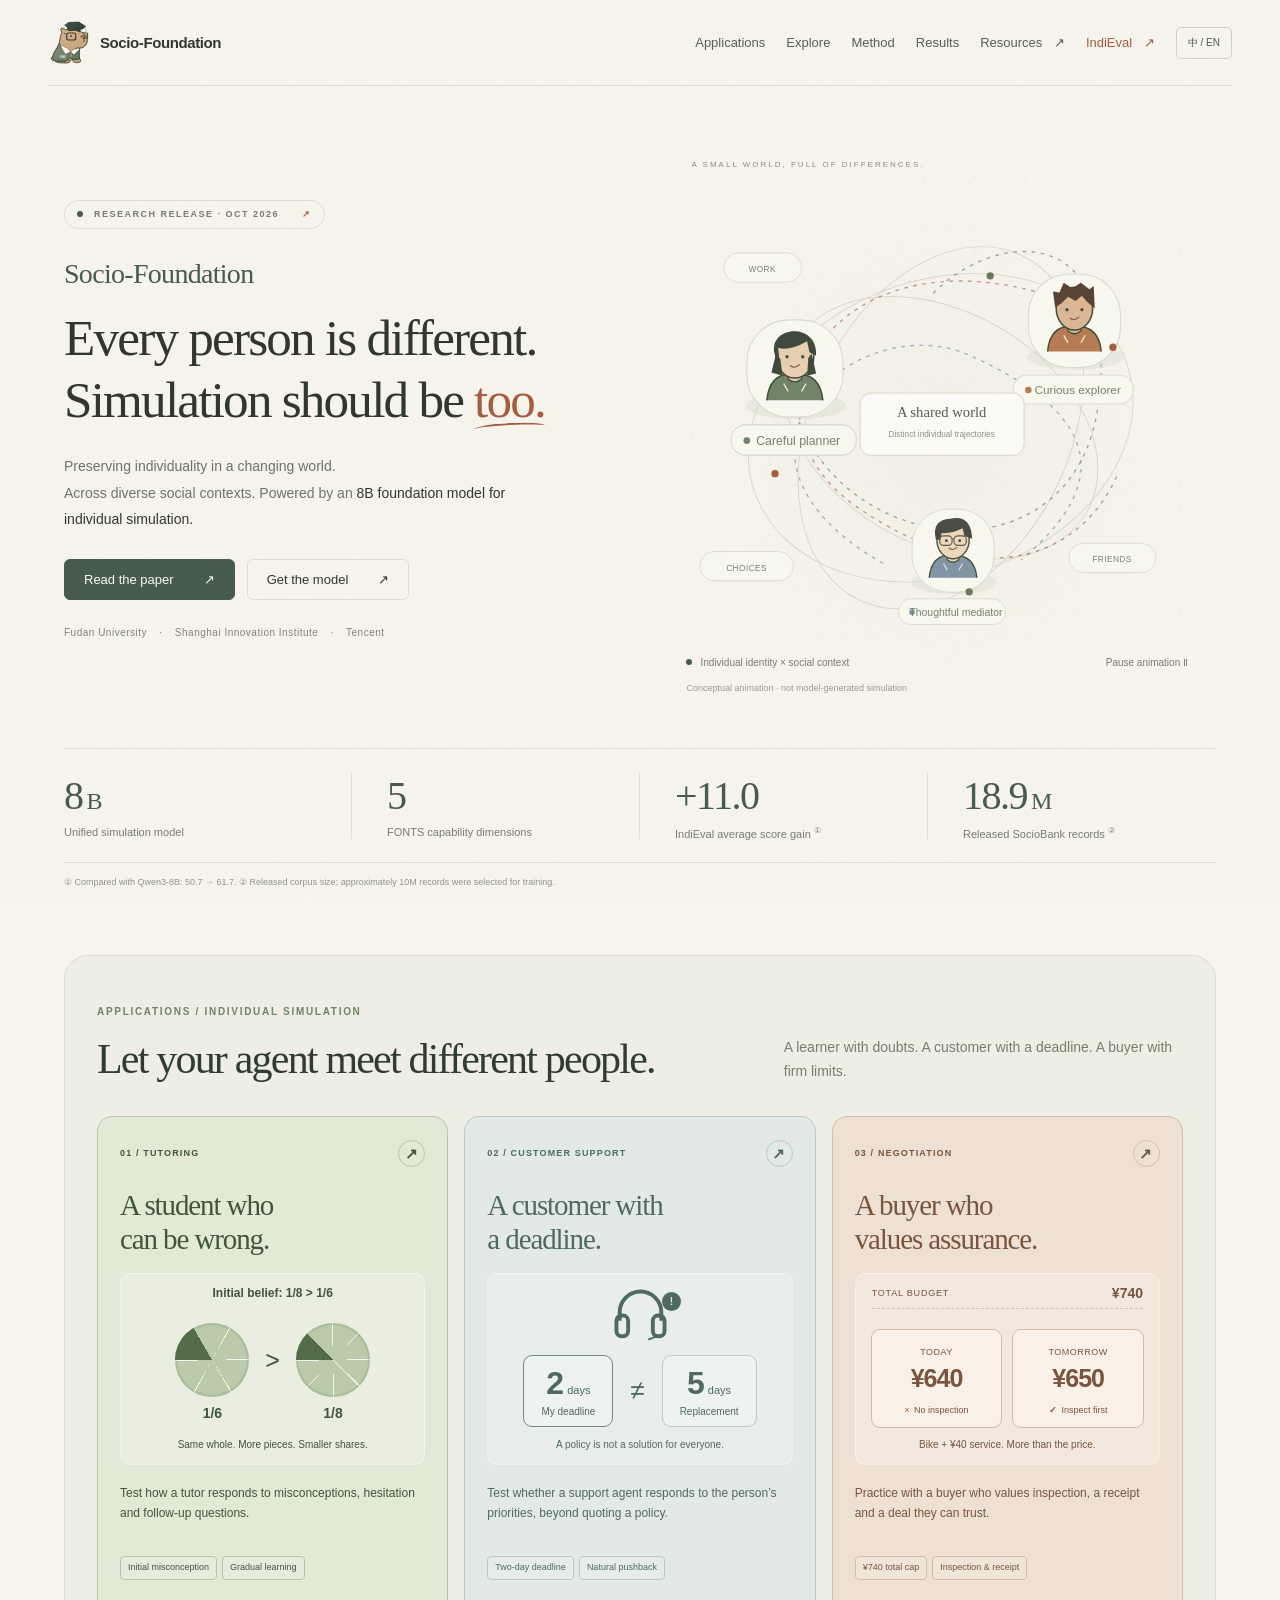
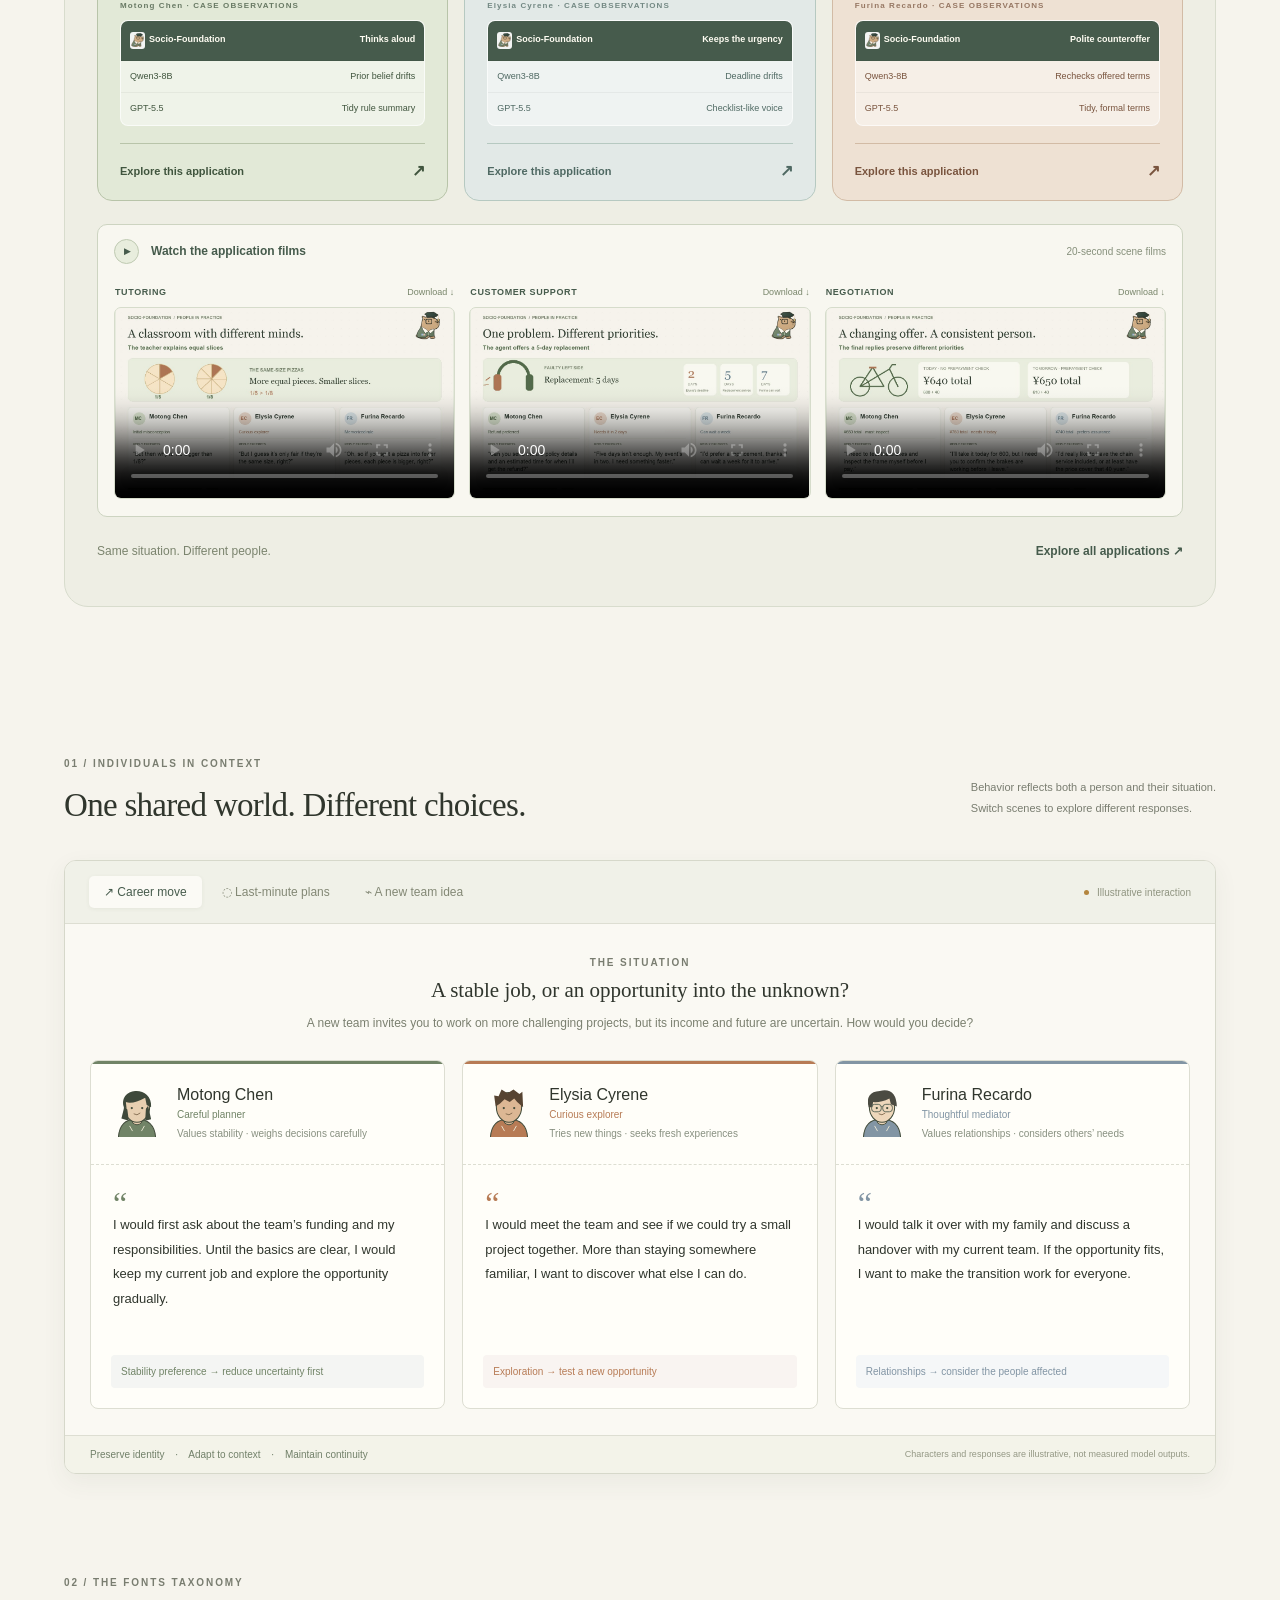
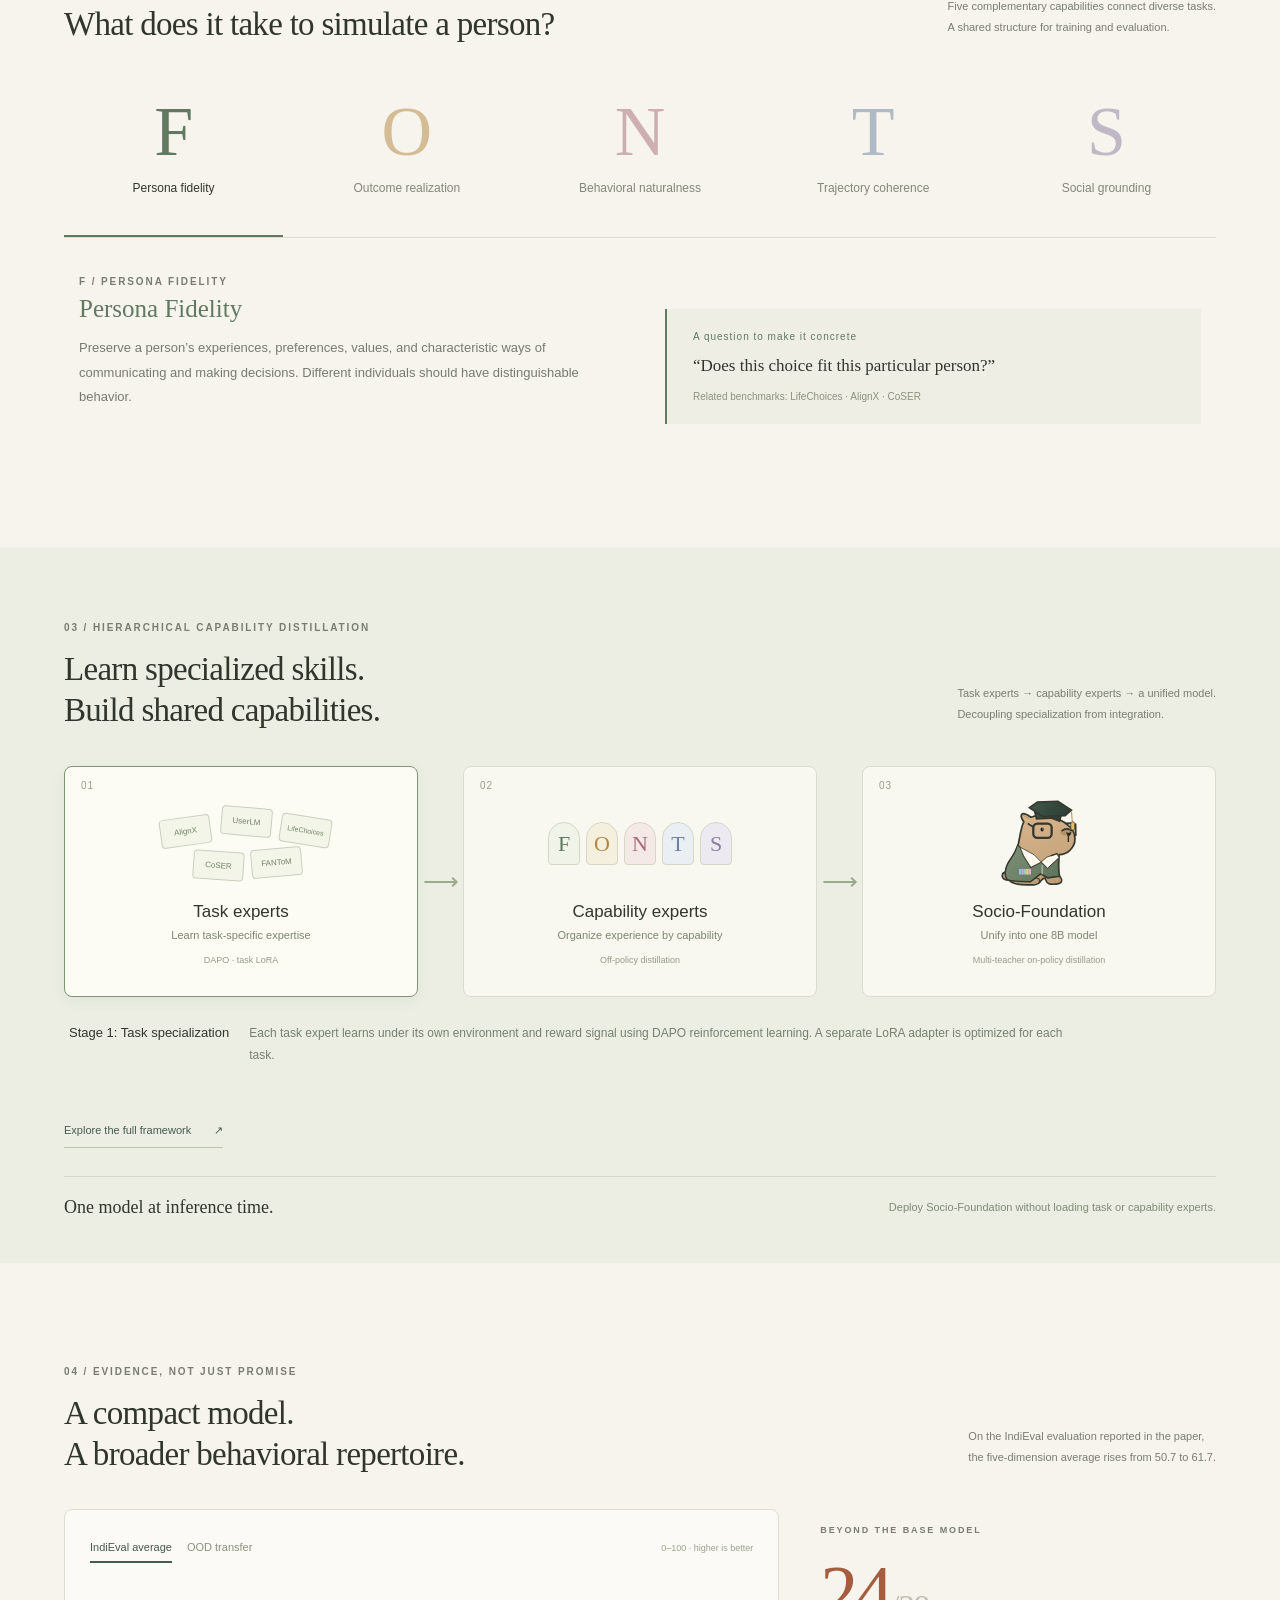
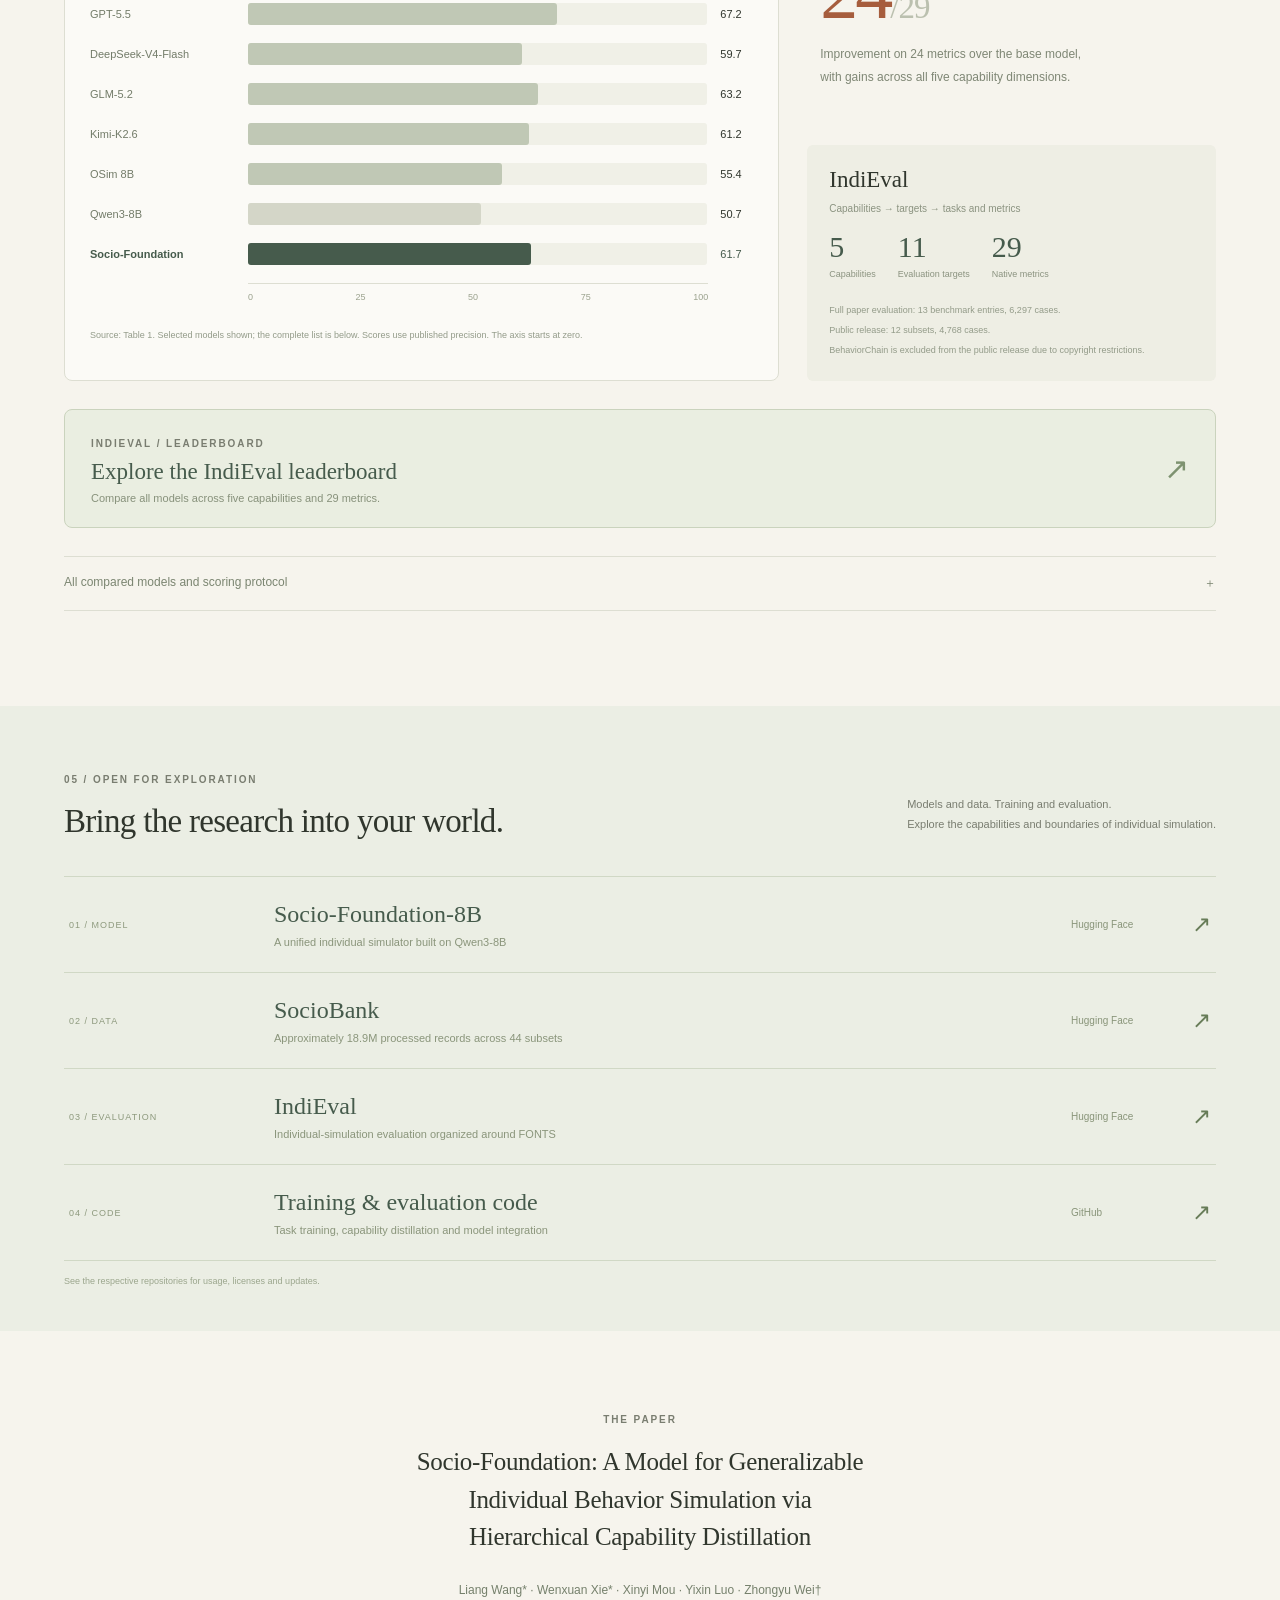
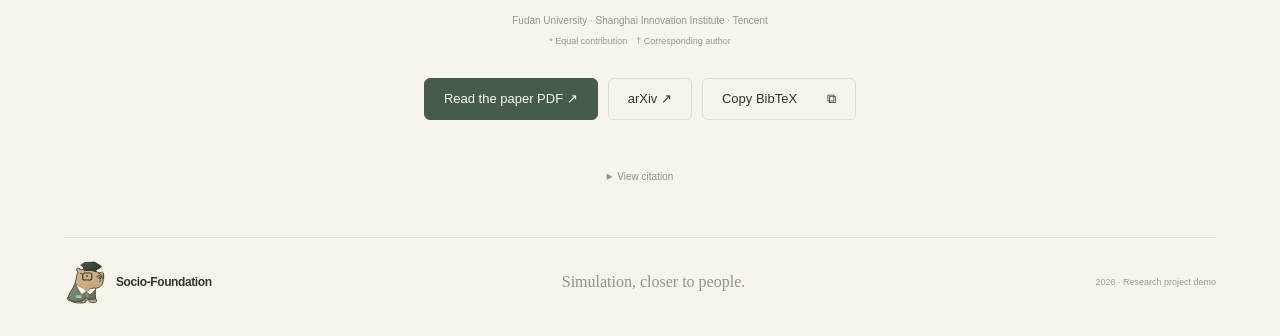
==== index.html @ 69e67b95 "Publish Socio-Foundation project website" ====
<!doctype html>
<html lang="en">
<head>
  <meta charset="UTF-8"><meta name="viewport" content="width=device-width,initial-scale=1">
  <title>Socio-Foundation — Preserving individuality</title>
  <meta name="description" content="A foundation model for individual behavior simulation. Explore FONTS, hierarchical distillation, IndiEval and open research resources.">
  <meta name="theme-color" content="#f6f4ed">
  <meta property="og:title" content="Socio-Foundation · Every person is different. Simulation should be too.">
  <meta property="og:description" content="8B individual simulator · Five capabilities · Hierarchical distillation · Open research resources">
  <meta property="og:type" content="website">
  <link rel="icon" href="assets/capybara.svg" type="image/svg+xml">
  <link rel="stylesheet" href="style.css"><link rel="stylesheet" href="showcase/showcase.css?v=20261013-showcase">
  <script src="translations.js" defer></script><script src="i18n.js" defer></script><script src="data.js" defer></script><script src="app.js" defer></script><script src="showcase/showcase.js?v=20261013-showcase" defer></script>
</head>
<body>
<a href="#main" class="skip">Skip to content</a>
<header class="nav"><a href="#" class="brand" aria-label="Socio-Foundation home"><img class="brand-mascot" src="assets/capybara.svg" alt="Socio-Foundation capybara"><span>Socio-Foundation</span></a><nav aria-label="Main navigation"><a href="#applications" class="nav-applications" data-zh="应用场景" data-en="Applications">Applications</a><a href="#experience">Explore</a><a href="#framework">Method</a><a href="#results">Results</a><a href="#resources">Resources <span>↗</span></a><a class="nav-leaderboard" href="leaderboard.html">IndiEval <span>↗</span></a><button class="language-switch" type="button" aria-label="切换至中文">中 / EN</button></nav></header>
<main id="main">
<section class="hero wrap">
  <div class="hero-copy"><a class="eyebrow release" href="assets/socio-foundation.pdf" target="_blank" rel="noopener"><i></i> RESEARCH RELEASE · OCT 2026 <span>↗</span></a><p class="hero-name">Socio-Foundation</p><h1>Every person is different.<br>Simulation should be <span class="underline">too.</span></h1><p class="hero-description">Preserving individuality in a changing world.<br>Across diverse social contexts. Powered by an <strong>8B foundation model for individual simulation.</strong></p><div class="hero-actions"><a class="button primary" href="assets/socio-foundation.pdf" target="_blank" rel="noopener">Read the paper <span>↗</span></a><a class="button secondary" href="https://huggingface.co/SII-LancelotXie/Socio-Foundation-8B" target="_blank" rel="noopener">Get the model <span>↗</span></a></div><p class="affiliations">Fudan University <span>·</span> Shanghai Innovation Institute <span>·</span> Tencent</p></div>
  <div class="hero-art" aria-label="A conceptual animation of individuals retaining their identities across contexts"><span class="art-label">A SMALL WORLD, FULL OF DIFFERENCES.</span><svg class="world" viewBox="0 0 600 540" role="img" aria-label="Individual trajectories meet in a shared social world"><defs><pattern id="grid" width="28" height="28" patternUnits="userSpaceOnUse"><circle cx="1" cy="1" r=".7" fill="#a7a59b" opacity=".3"/></pattern></defs><rect width="600" height="540" fill="url(#grid)"/><g class="world-rings" fill="none" stroke="#d9d5c9"><ellipse cx="300" cy="275" rx="215" ry="162" transform="rotate(-19 300 275)"/><ellipse cx="300" cy="275" rx="184" ry="127" transform="rotate(30 300 275)"/><ellipse cx="300" cy="275" rx="142" ry="208" transform="rotate(25 300 275)"/></g><path class="trail trail-green" d="M131 200 C 140 414 445 462 472 249 S 349 64 288 132"/><path class="trail trail-orange" d="M450 142 C 192 38 58 257 208 361 S 458 407 493 326"/><path class="trail trail-blue" d="M237 423 C 25 302 210 141 332 196 S 503 323 388 419"/><g class="scene-label"><rect x="63" y="84" width="85" height="32" rx="16"/><text x="105" y="105">WORK</text><rect x="440" y="401" width="95" height="32" rx="16"/><text x="487" y="422">FRIENDS</text><rect x="37" y="410" width="102" height="32" rx="16"/><text x="88" y="431">CHOICES</text></g><g id="hero-people"></g><g class="center-note"><rect x="212" y="237" width="179" height="68" rx="12" fill="#fbfaf6" stroke="#d8d4c8"/><text x="301" y="263" class="center-title">A shared world</text><text x="301" y="285">Distinct individual trajectories</text></g><g fill="#a65d3d"><circle cx="119" cy="325" r="4"/><circle cx="488" cy="187" r="4"/></g><g fill="#68795c"><circle cx="354" cy="109" r="4"/><circle cx="331" cy="454" r="4"/></g></svg><div class="art-footer"><span><i></i> Individual identity × social context</span><button id="motion-toggle" type="button" aria-pressed="false">Pause animation Ⅱ</button></div><small class="art-disclaimer">Conceptual animation · not model-generated simulation</small></div>
</section>
<div class="stats wrap"><div><strong>8<span>B</span></strong><p>Unified simulation model</p></div><div><strong>5</strong><p>FONTS capability dimensions</p></div><div><strong>+11.0</strong><p>IndiEval average score gain <sup>①</sup></p></div><div><strong>18.9<span>M</span></strong><p>Released SocioBank records <sup>②</sup></p></div></div>
<div class="stat-notes wrap">① Compared with Qwen3-8B: 50.7 → 61.7.  ② Released corpus size; approximately 10M records were selected for training.</div>
<section id="applications" class="section wrap sf-applications" data-dynamic>
<div class="sf-section-head"><div><p class="sf-kicker" data-zh="应用场景 / 个体模拟" data-en="APPLICATIONS / INDIVIDUAL SIMULATION">APPLICATIONS / INDIVIDUAL SIMULATION</p><h2 data-zh="让 AI 面对不同的人。" data-en="Let your agent meet different people.">Let your agent meet different people.</h2></div><p data-zh="会困惑的学生。有期限的顾客。有底线的买家。" data-en="A learner with doubts. A customer with a deadline. A buyer with firm limits.">A learner with doubts. A customer with a deadline. A buyer with firm limits.</p></div>
<div class="sf-showcase-grid" data-showcase="home" data-root="applications/"></div>
<section class="sf-video-library" data-media-root="applications/media/" aria-label="Application films"></section>
<div class="sf-section-foot"><span data-zh="同一个情境，三种人物考量。" data-en="Same situation. Different people.">Same situation. Different people.</span><a href="applications/index.html?v=20261013-showcase" data-zh="探索全部应用 ↗" data-en="Explore all applications ↗">Explore all applications ↗</a></div></section>
<section id="experience" class="section wrap">
  <div class="section-heading"><div><p class="eyebrow">01 / INDIVIDUALS IN CONTEXT</p><h2>One shared world. <br class="mobile-only">Different choices.</h2></div><p class="section-intro">Behavior reflects both a person and their situation.<br>Switch scenes to explore different responses.</p></div>
  <div class="experience"><div class="experience-toolbar"><div class="scene-tabs" role="tablist" aria-label="Switch scenario"><button type="button" role="tab" id="scene-work" aria-selected="true" aria-controls="scene-content" data-scene="work">↗ Career move</button><button type="button" role="tab" id="scene-friends" aria-selected="false" aria-controls="scene-content" data-scene="friends" tabindex="-1">◌ Last-minute plans</button><button type="button" role="tab" id="scene-team" aria-selected="false" aria-controls="scene-content" data-scene="team" tabindex="-1">⌁ A new team idea</button></div><span class="demo-label"><i></i> Illustrative interaction</span></div><div id="scene-content" role="tabpanel" aria-labelledby="scene-work"><div class="scenario"><span class="eyebrow">THE SITUATION</span><h3 id="scenario-title"></h3><p id="scenario-text"></p></div><div class="persona-grid" id="persona-grid" aria-live="polite"></div></div><div class="experience-footer"><span>Preserve identity <span class="tiny-dot">·</span> Adapt to context <span class="tiny-dot">·</span> Maintain continuity</span><small>Characters and responses are illustrative, not measured model outputs.</small></div></div>
</section>
<section id="capabilities" class="section wrap capability-section"><div class="section-heading"><div><p class="eyebrow">02 / THE FONTS TAXONOMY</p><h2>What does it take to simulate a person?</h2></div><p class="section-intro">Five complementary capabilities connect diverse tasks.<br>A shared structure for training and evaluation.</p></div><div class="fonts-tabs" role="tablist" aria-label="Five FONTS capabilities"><button role="tab" type="button" id="font-F" aria-selected="true" aria-controls="font-detail" data-font="F"><span>F</span><b>Persona fidelity</b></button><button role="tab" type="button" id="font-O" aria-selected="false" aria-controls="font-detail" data-font="O" tabindex="-1"><span>O</span><b>Outcome realization</b></button><button role="tab" type="button" id="font-N" aria-selected="false" aria-controls="font-detail" data-font="N" tabindex="-1"><span>N</span><b>Behavioral naturalness</b></button><button role="tab" type="button" id="font-T" aria-selected="false" aria-controls="font-detail" data-font="T" tabindex="-1"><span>T</span><b>Trajectory coherence</b></button><button role="tab" type="button" id="font-S" aria-selected="false" aria-controls="font-detail" data-font="S" tabindex="-1"><span>S</span><b>Social grounding</b></button></div><div id="font-detail" class="font-detail" role="tabpanel" aria-labelledby="font-F" aria-live="polite"></div></section>
<section id="framework" class="section method-section"><div class="wrap"><div class="section-heading"><div><p class="eyebrow">03 / HIERARCHICAL CAPABILITY DISTILLATION</p><h2>Learn specialized skills.<br>Build shared capabilities.</h2></div><p class="section-intro">Task experts → capability experts → a unified model.<br>Decoupling specialization from integration.</p></div><div class="pipeline" role="tablist" aria-label="Three stages of hierarchical training"><button class="stage active" type="button" role="tab" id="stage-0" aria-controls="stage-detail" aria-selected="true" data-stage="0"><span class="stage-number">01</span><div class="expert-cluster"><i>AlignX</i><i>UserLM</i><i>LifeChoices</i><i>CoSER</i><i>FANToM</i></div><h3>Task experts</h3><p>Learn task-specific expertise</p><small>DAPO · task LoRA</small></button><span class="pipeline-arrow" aria-hidden="true">⟶</span><button class="stage" type="button" role="tab" id="stage-1" aria-controls="stage-detail" aria-selected="false" data-stage="1" tabindex="-1"><span class="stage-number">02</span><div class="expert-letters"><i>F</i><i>O</i><i>N</i><i>T</i><i>S</i></div><h3>Capability experts</h3><p>Organize experience by capability</p><small>Off-policy distillation</small></button><span class="pipeline-arrow" aria-hidden="true">⟶</span><button class="stage" type="button" role="tab" id="stage-2" aria-controls="stage-detail" aria-selected="false" data-stage="2" tabindex="-1"><span class="stage-number">03</span><div class="unified-mascot"><img src="assets/capybara.svg" alt="Socio-Foundation capybara"></div><h3>Socio-Foundation</h3><p>Unify into one 8B model</p><small>Multi-teacher on-policy distillation</small></button></div><div id="stage-detail" class="stage-detail" role="tabpanel" aria-labelledby="stage-0" aria-live="polite"></div><button class="text-button" type="button" id="open-method">Explore the full framework <span>↗</span></button><div class="method-note"><span>One model at inference time.</span><p>Deploy Socio-Foundation without loading task or capability experts.</p></div></div></section>
<section id="results" class="section wrap"><div class="section-heading"><div><p class="eyebrow">04 / EVIDENCE, NOT JUST PROMISE</p><h2>A compact model.<br>A broader behavioral repertoire.</h2></div><p class="section-intro">On the IndiEval evaluation reported in the paper,<br>the five-dimension average rises from 50.7 to 61.7.</p></div><div class="results-grid"><div class="chart-panel"><div class="chart-header"><div role="tablist" class="chart-tabs" aria-label="Evaluation charts"><button type="button" role="tab" id="chart-overall" aria-selected="true" aria-controls="chart-content" data-chart="overall">IndiEval average</button><button type="button" role="tab" id="chart-ood" aria-selected="false" aria-controls="chart-content" data-chart="ood" tabindex="-1">OOD transfer</button></div><span>0–100 · higher is better</span></div><div id="chart-content" role="tabpanel" aria-labelledby="chart-overall"></div><p id="chart-source" class="chart-source"></p></div><aside class="result-aside"><div class="result-highlight"><span class="eyebrow">BEYOND THE BASE MODEL</span><strong>24<span>/29</span></strong><p>Improvement on 24 metrics over the base model,<br>with gains across all five capability dimensions.</p></div><div class="eval-facts"><h3>IndiEval</h3><p>Capabilities → targets → tasks and metrics</p><div><span><b>5</b>Capabilities</span><span><b>11</b>Evaluation targets</span><span><b>29</b>Native metrics</span></div><small>Full paper evaluation: 13 benchmark entries, 6,297 cases.<br>Public release: 12 subsets, 4,768 cases.<br>BehaviorChain is excluded from the public release due to copyright restrictions.</small></div></aside></div><a class="leaderboard-callout" href="leaderboard.html"><div><span class="eyebrow">INDIEVAL / LEADERBOARD</span><h3>Explore the IndiEval leaderboard</h3><p>Compare all models across five capabilities and 29 metrics.</p></div><span aria-hidden="true">↗</span></a><details class="results-details"><summary>All compared models and scoring protocol <span>＋</span></summary><div id="all-results"></div><p>Results reported in Table 1. Avg. averages metrics within each dataset, then datasets within each capability, and finally the five capabilities equally. These scores measure individual-simulation performance.</p><button class="text-button" type="button" id="open-table">View the original 29-metric table ↗</button></details></section>
<section id="resources" class="section resource-section"><div class="wrap"><div class="section-heading"><div><p class="eyebrow">05 / OPEN FOR EXPLORATION</p><h2>Bring the research into your world.</h2></div><p class="section-intro">Models and data. Training and evaluation.<br>Explore the capabilities and boundaries of individual simulation.</p></div><div class="resource-list"><a href="https://huggingface.co/SII-LancelotXie/Socio-Foundation-8B" target="_blank" rel="noopener"><span class="resource-index">01 / MODEL</span><div><h3>Socio-Foundation-8B</h3><p>A unified individual simulator built on Qwen3-8B</p></div><span class="resource-meta">Hugging Face <b>↗</b></span></a><a href="https://huggingface.co/datasets/SII-LancelotXie/SocioBank" target="_blank" rel="noopener"><span class="resource-index">02 / DATA</span><div><h3>SocioBank</h3><p>Approximately 18.9M processed records across 44 subsets</p></div><span class="resource-meta">Hugging Face <b>↗</b></span></a><a href="https://huggingface.co/datasets/SII-LancelotXie/IndiEval" target="_blank" rel="noopener"><span class="resource-index">03 / EVALUATION</span><div><h3>IndiEval</h3><p>Individual-simulation evaluation organized around FONTS</p></div><span class="resource-meta">Hugging Face <b>↗</b></span></a><a href="https://github.com/Lancelot-Xie/Socio-Foundation" target="_blank" rel="noopener"><span class="resource-index">04 / CODE</span><div><h3>Training & evaluation code</h3><p>Task training, capability distillation and model integration</p></div><span class="resource-meta">GitHub <b>↗</b></span></a></div><p class="resource-footnote">See the respective repositories for usage, licenses and updates.</p></div></section>
<section class="paper-section wrap"><p class="eyebrow">THE PAPER</p><h2>Socio-Foundation: A Model for Generalizable<br>Individual Behavior Simulation via<br>Hierarchical Capability Distillation</h2><p class="authors">Liang Wang* · Wenxuan Xie* · Xinyi Mou · Yixin Luo · Zhongyu Wei†</p><p class="paper-affiliations">Fudan University · Shanghai Innovation Institute · Tencent<br><small>* Equal contribution　† Corresponding author</small></p><div class="paper-actions"><a class="button primary" href="assets/socio-foundation.pdf" target="_blank" rel="noopener">Read the paper PDF ↗</a><a class="button secondary" href="https://arxiv.org/abs/2610.08967" target="_blank" rel="noopener">arXiv ↗</a><button class="button secondary" id="copy-citation" type="button">Copy BibTeX <span>⧉</span></button></div><p id="copy-status" class="copy-status" role="status"></p><details class="citation-details"><summary>View citation</summary><pre id="citation-text"></pre></details></section>
</main>
<footer class="wrap footer"><a class="brand" href="#"><img class="brand-mascot" src="assets/capybara.svg" alt="Socio-Foundation capybara"><span>Socio-Foundation</span></a><p>Simulation, closer to people.</p><span>2026 · Research project demo</span></footer>
<dialog id="figure-dialog"><div class="dialog-top"><h2 id="figure-title" data-dynamic>Paper figure</h2><button id="close-figure" type="button" aria-label="Close figure">✕</button></div><img id="figure-image" src="assets/method-figure.png" alt="Socio-Foundation hierarchical training framework"><a href="assets/socio-foundation.pdf" target="_blank" rel="noopener">View in the full paper ↗</a></dialog>
</body></html>
---- style.css ----
:root{--paper:#f6f4ed;--ink:#30362d;--muted:#797d70;--line:#ddded2;--green:#465b4c;--orange:#a65d3d;--serif:Georgia,'Songti SC','STSong',serif;--sans:-apple-system,BlinkMacSystemFont,'PingFang SC','Microsoft YaHei',sans-serif;--f:#617961;--o:#b4863f;--n:#a66c78;--t:#6d81a1;--s:#8c7f9f}
*{box-sizing:border-box}html{scroll-behavior:smooth;scroll-padding-top:95px}body{margin:0;color:var(--ink);background:var(--paper);font-family:var(--sans);font-size:15px;-webkit-font-smoothing:antialiased}body::before{content:'';position:fixed;inset:0;pointer-events:none;z-index:30;opacity:.025;background-image:url("data:image/svg+xml,%3Csvg viewBox='0 0 180 180' xmlns='http://www.w3.org/2000/svg'%3E%3Cfilter id='noise'%3E%3CfeTurbulence type='fractalNoise' baseFrequency='.8' numOctaves='3' stitchTiles='stitch'/%3E%3C/filter%3E%3Crect width='100%25' height='100%25' opacity='.8' filter='url(%23noise)'/%3E%3C/svg%3E")}a{color:inherit;text-decoration:none}button{font:inherit;color:inherit;cursor:pointer}button,a{-webkit-tap-highlight-color:transparent}button:focus-visible,a:focus-visible,summary:focus-visible{outline:2px solid var(--orange);outline-offset:5px}button{border:0;background:transparent}p,h1,h2,h3{margin:0}svg{display:block}::selection{background:#d8e0ce}.wrap{max-width:1152px;margin:auto;width:calc(100% - 112px)}.nav{display:flex;justify-content:space-between;align-items:center;padding:21px 0;max-width:1280px;width:calc(100% - 96px);margin:auto;border-bottom:1px solid var(--line)}.brand{display:flex;align-items:center;gap:12px;font-size:15px;font-weight:600;letter-spacing:-.4px}.brand-mark{font:italic 31px var(--serif);letter-spacing:-7px;width:34px;display:inline-block}.brand-mark span{color:var(--orange)}.nav nav{display:flex;gap:32px;font-size:13px}.nav nav a{padding:9px 0;color:#58604f;transition:color .2s}.nav nav a:hover{color:var(--orange)}.nav nav span{margin-left:8px}.hero{display:grid;grid-template-columns:1.06fr 1fr;gap:20px;padding-top:63px;padding-bottom:55px;align-items:center;min-height:625px}.eyebrow{font-size:10px;letter-spacing:1.9px;font-weight:600;color:var(--muted);line-height:1.7}.release{display:inline-flex;gap:11px;align-items:center;border:1px solid var(--line);padding:6px 12px;border-radius:40px;letter-spacing:1.5px;font-size:9px}.release span{margin-left:12px;color:var(--orange)}i{font-style:normal}.release i,.art-footer i,.demo-label i{display:inline-block;width:6px;height:6px;border-radius:50%;background:var(--green)}.hero-name{font:27px var(--serif);margin-top:29px;letter-spacing:-.7px;color:var(--green)}h1{font-family:var(--serif);font-weight:500;font-size:clamp(40px,4.8vw,62px);letter-spacing:-2px;line-height:1.33;margin:17px 0 23px;white-space:nowrap}.underline{position:relative;color:var(--orange)}.underline::after{content:'';position:absolute;left:0;right:0;bottom:-4px;height:7px;border-top:2px solid var(--orange);border-radius:50%;transform:rotate(-3deg)}.hero-description{font-size:15px;line-height:1.9;color:#6e7467}.hero-description strong{font-weight:500;color:var(--ink)}.hero-actions{display:flex;gap:12px;margin:26px 0 24px}.button{padding:12px 19px;display:inline-flex;align-items:center;gap:30px;border-radius:6px;font-size:13px;border:1px solid var(--line);transition:transform .2s,background .2s}.button:hover{transform:translateY(-2px)}.primary{background:var(--green);color:#fbfaf4;border-color:var(--green)}.primary:hover{background:#334c3e}.secondary:hover{background:#ebeade}.affiliations{font-size:11px;letter-spacing:.5px;color:#808577}.affiliations span{margin:0 9px}.hero-art{position:relative;background:radial-gradient(ellipse at 50% 55%,#e8e7d754,transparent 70%);width:100%;padding-top:27px;align-self:center}.art-label{font-size:8px;letter-spacing:2px;position:absolute;left:25px;top:11px;color:#8a8d7f}.world{width:100%;height:auto;overflow:visible}.trail{fill:none;stroke-width:1.5;stroke-dasharray:4 6;opacity:.6}.trail-green{stroke:var(--f)}.trail-orange{stroke:var(--orange)}.trail-blue{stroke:var(--t)}.scene-label rect{fill:#f8f7f0;stroke:#dddccc}.scene-label text{text-anchor:middle;fill:#7b7f6e;font-size:9px;letter-spacing:.5px}.center-note text{text-anchor:middle;font-size:11px;fill:#909381}.center-note .center-title{font-family:var(--serif);font-size:18px;fill:#535f4d}.world-person{animation:float 8s ease-in-out infinite;transform-box:fill-box;transform-origin:center}.world-person:nth-child(2){animation-delay:-3s}.world-person:nth-child(3){animation-delay:-6s}.world-rings{animation:orbit 80s linear infinite;transform-origin:300px 275px}.trail{animation:dash 45s linear infinite}.paused .world-person,.paused .world-rings,.paused .trail{animation-play-state:paused}.art-footer{display:flex;justify-content:space-between;margin:0 20px;font-size:10px;color:var(--muted);align-items:center;position:relative;margin-top:-22px}.art-footer span{display:flex;align-items:center;gap:8px}.art-footer button{font-size:10px;padding:8px}.art-disclaimer{display:block;font-size:9px;color:#999c8d;margin:7px 20px 0}.stats{display:grid;grid-template-columns:repeat(4,1fr);border-top:1px solid var(--line);border-bottom:1px solid var(--line);padding:23px 0}.stats>div{padding:0 35px;border-right:1px solid var(--line)}.stats>div:first-child{padding-left:0}.stats>div:last-child{border-right:0}.stats strong{font:40px var(--serif);color:var(--green);letter-spacing:-1.5px}.stats strong span{font-size:24px;margin-left:4px}.stats p{font-size:11px;color:var(--muted);margin-top:7px}.stats sup{font-size:8px}.stat-notes{font-size:9px;color:#919586;line-height:1.7;margin-top:12px}.section{padding-top:100px;padding-bottom:0}.section-heading{display:flex;justify-content:space-between;align-items:flex-end;margin-bottom:34px;gap:30px}.section-heading h2{font-family:var(--serif);font-size:34px;font-weight:500;letter-spacing:-.7px;line-height:1.45;margin-top:13px}.section-intro{font-size:12px;color:var(--muted);line-height:1.9;margin-bottom:7px}.experience{border:1px solid #d6d8ca;border-radius:12px;overflow:hidden;background:#faf9f3;box-shadow:0 8px 25px #3e4b3910}.experience-toolbar{display:flex;justify-content:space-between;align-items:center;padding:15px 24px;border-bottom:1px solid var(--line);background:#f0f1e8}.scene-tabs{display:flex;gap:5px}.scene-tabs button{font-size:12px;padding:9px 15px;border-radius:5px;color:#838875}.scene-tabs button[aria-selected=true]{background:#fbfaf5;color:var(--green);box-shadow:0 1px 4px #40493610}.demo-label{display:flex;align-items:center;gap:8px;font-size:10px;color:#909581}.demo-label i{background:#b4863f;width:5px;height:5px}.scenario{padding:28px 30px 25px;text-align:center}.scenario h3{font-size:21px;font-family:var(--serif);font-weight:500;margin:7px 0 10px}.scenario p{font-size:12px;line-height:1.8;color:#7b8070;max-width:710px;margin:auto}.persona-grid{display:grid;grid-template-columns:repeat(3,1fr);gap:17px;padding:0 25px 26px}.persona-card{border:1px solid var(--line);border-radius:8px;background:#fffef9;overflow:hidden;position:relative}.persona-info{display:flex;align-items:center;gap:14px;padding:20px}.portrait{width:52px;height:60px;flex-shrink:0}.persona-name{font-size:16px;font-weight:500}.persona-traits{font-size:10px;color:#889080;margin-top:6px;line-height:1.7}.persona-accent{height:3px;width:100%;background:var(--persona)}.persona-response{padding:22px 22px 25px;border-top:1px dashed var(--line);position:relative;min-height:142px}.persona-response p{font-size:13px;line-height:1.9;padding-top:6px}.quote{font:32px var(--serif);color:var(--persona);line-height:1;height:20px;display:block}.persona-insight{margin:0 20px 20px;padding:8px 10px;border-radius:4px;font-size:10px;line-height:1.7;background:color-mix(in srgb,var(--persona) 8%,white);color:var(--persona)}.experience-footer{display:flex;justify-content:space-between;align-items:center;padding:13px 25px;border-top:1px solid var(--line);gap:15px;background:#f3f3e9}.experience-footer>span{font-size:10px;color:#72816a}.tiny-dot{margin:0 8px}.experience-footer small{font-size:9px;color:#949885}.fonts-tabs{display:grid;grid-template-columns:repeat(5,1fr);border-bottom:1px solid var(--line);gap:14px}.fonts-tabs button{padding:18px 10px 22px;border-bottom:2px solid transparent;transition:background .2s;display:flex;flex-direction:column;align-items:center;gap:12px}.fonts-tabs button:hover{background:#efeee5}.fonts-tabs button:nth-child(1){--cap:var(--f)}.fonts-tabs button:nth-child(2){--cap:var(--o)}.fonts-tabs button:nth-child(3){--cap:var(--n)}.fonts-tabs button:nth-child(4){--cap:var(--t)}.fonts-tabs button:nth-child(5){--cap:var(--s)}.fonts-tabs button span{font:70px var(--serif);color:var(--cap);opacity:.5;line-height:1}.fonts-tabs button b{font-size:12px;font-weight:400;color:#828777}.fonts-tabs button[aria-selected=true]{border-color:var(--cap)}.fonts-tabs button[aria-selected=true] span{opacity:1}.fonts-tabs button[aria-selected=true] b{color:var(--ink)}.font-detail{display:grid;grid-template-columns:1fr 1fr;gap:50px;padding:33px 15px 10px;min-height:195px}.font-detail h3{font:26px var(--serif);margin:5px 0 13px;color:var(--cap)}.font-detail p{font-size:13px;line-height:1.9;color:#757c6e}.cap-question{padding:22px 26px;border-left:2px solid var(--cap);background:#eeeee4;align-self:center}.cap-question>span{display:block;font-size:10px;letter-spacing:1px;color:var(--cap);margin-bottom:9px}.cap-question p{color:var(--ink);font-family:var(--serif);font-size:17px;line-height:1.8}.cap-question small{display:block;font-size:10px;color:#8c927e;margin-top:10px}.method-section{margin-top:75px;background:#eceee4;padding:72px 0 45px}.pipeline{display:grid;grid-template-columns:1fr 45px 1fr 45px 1fr;align-items:center}.stage{border:1px solid #d9ddce;background:#f8f8f0;padding:22px 16px 25px;border-radius:8px;position:relative;min-height:231px;transition:all .2s;width:100%}.stage:hover{border-color:#9ba88d;transform:translateY(-3px)}.stage.active{border-color:#7f9474;box-shadow:0 4px 14px #41583f10;background:#fcfcf4}.stage-number{position:absolute;top:13px;left:16px;font-size:10px;color:#98a08a;letter-spacing:1px}.stage h3{font-size:17px;font-weight:500;margin:21px 0 7px}.stage p{font-size:11px;color:#7d8570}.stage small{display:block;font-size:9px;color:#939b87;margin-top:14px}.pipeline-arrow{text-align:center;color:#9aab89;font-size:25px}.expert-cluster{height:74px;position:relative;width:177px;margin:12px auto 0}.expert-cluster i{display:inline-flex;align-items:center;justify-content:center;width:43px;height:29px;border:1px solid #c8d0bd;background:#f3f5e9;color:#718464;font-size:10px;border-radius:4px;position:absolute}.expert-cluster i:nth-child(1){left:7px;top:10px;transform:rotate(-8deg)}.expert-cluster i:nth-child(2){left:68px;top:0;transform:rotate(5deg)}.expert-cluster i:nth-child(3){left:127px;top:9px;transform:rotate(9deg)}.expert-cluster i:nth-child(4){left:40px;top:44px;transform:rotate(4deg)}.expert-cluster i:nth-child(5){left:98px;top:41px;transform:rotate(-5deg)}.expert-letters{height:74px;display:flex;gap:6px;align-items:center;justify-content:center;margin-top:12px}.expert-letters i{width:32px;height:43px;border:1px solid #d5d7c7;border-radius:20px 20px 5px 5px;display:flex;align-items:center;justify-content:center;font:22px var(--serif);background:#f0f3e7;color:var(--f)}.expert-letters i:nth-child(2){background:#f5efde;color:var(--o)}.expert-letters i:nth-child(3){background:#f5e9e8;color:var(--n)}.expert-letters i:nth-child(4){background:#e9eff2;color:var(--t)}.expert-letters i:nth-child(5){background:#ece9f1;color:var(--s)}.unified-symbol{height:74px;margin-top:12px;font:italic 64px var(--serif);color:var(--green);letter-spacing:-9px;position:relative}.unified-symbol span{color:var(--orange);font-size:20px;position:absolute;top:0;letter-spacing:0;margin-left:18px}.stage-detail{display:flex;gap:20px;align-items:baseline;min-height:105px;padding:25px 5px 15px}.stage-detail h3{font-size:13px;font-weight:500;min-width:110px}.stage-detail p{font-size:12px;color:#76816d;line-height:1.9;max-width:820px}.text-button{padding:10px 0;color:var(--green);font-size:11px;border-bottom:1px solid #bcc5b0}.text-button span{margin-left:20px}.method-note{border-top:1px solid #d3d9c8;margin-top:28px;padding-top:20px;display:flex;justify-content:space-between;font-size:11px;gap:20px}.method-note span{font-family:var(--serif);font-size:18px}.method-note p{color:#808a76;padding-top:4px}.results-grid{display:grid;grid-template-columns:1.75fr 1fr;gap:28px}.chart-panel{padding:23px 25px 20px;background:#fbfaf6;border:1px solid var(--line);border-radius:8px}.chart-header{display:flex;justify-content:space-between;align-items:center;gap:10px;margin-bottom:28px}.chart-tabs{display:flex;gap:15px}.chart-tabs button{font-size:11px;padding:8px 0;border-bottom:2px solid transparent;color:#8b917e}.chart-tabs button[aria-selected=true]{border-color:var(--green);color:var(--green)}.chart-header>span{font-size:9px;color:#9ba28e}.bar-chart{position:relative;padding-top:12px}.chart-row{display:grid;grid-template-columns:145px 1fr 33px;align-items:center;gap:13px;margin-bottom:18px}.chart-row .model-name{font-size:11px;color:#727b68;line-height:1.5}.bar-track{height:22px;background:#f0f0e7;border-radius:3px}.bar-fill{height:100%;width:var(--score);background:#c0c8b5;border-radius:3px;transition:width .45s}.chart-row.ours .bar-fill{background:var(--green)}.chart-row.ours .model-name{color:var(--green);font-weight:600}.chart-row.ours strong{color:var(--green)}.chart-row.base .bar-fill{background:#d4d6c8}.chart-row strong{font-size:11px;font-weight:500}.axis{display:flex;justify-content:space-between;margin:0 45px 0 158px;padding-top:8px;border-top:1px solid var(--line);font-size:9px;color:#9ba28e}.chart-source{font-size:9px;color:#939b89;line-height:1.8;margin-top:25px;min-height:33px}.result-aside{display:flex;flex-direction:column;justify-content:space-between;gap:26px}.result-highlight{padding:10px 10px 0 13px}.result-highlight strong{font:76px var(--serif);letter-spacing:-3px;display:block;color:var(--orange);margin:16px 0 13px;line-height:1}.result-highlight strong span{font-size:33px;color:#bbc0af;letter-spacing:-1px}.result-highlight p{font-size:12px;line-height:1.9;color:#7f8775}.eval-facts{padding:22px;background:#eeeee4;border-radius:6px}.eval-facts h3{font:23px var(--serif)}.eval-facts>p{font-size:10px;color:#8b9380;margin-top:10px}.eval-facts>div{display:flex;gap:22px;margin:16px 0 20px}.eval-facts>div span{font-size:9px;color:#8b9380}.eval-facts b{font:30px var(--serif);display:block;color:var(--green);margin-bottom:5px}.eval-facts small{font-size:9px;line-height:1.9;color:#939b89}.results-details{border-top:1px solid var(--line);border-bottom:1px solid var(--line);margin-top:28px;font-size:12px}.results-details summary{padding:18px 0;cursor:pointer;display:flex;justify-content:space-between;list-style:none;color:#7b8571}.results-details summary::-webkit-details-marker{display:none}.results-details>p{font-size:11px;line-height:1.9;color:#89927c;margin:20px 0 10px}.results-details>.text-button{margin-bottom:23px}.all-table{width:100%;border-collapse:collapse;font-size:11px}.all-table th{text-align:left;color:#7e8973;font-weight:400;background:#eeeee4}.all-table th,.all-table td{padding:12px 10px;border-bottom:1px solid #e0e2d7}.all-table td:last-child{text-align:right}.all-table tr.ours{color:var(--green);font-weight:600;background:#e9eee2}.ood-legend{display:flex;gap:15px;margin-bottom:17px;font-size:9px;color:#818a76}.ood-legend i{display:inline-block;width:7px;height:7px;margin-right:4px;border-radius:2px}.ood-group{margin-bottom:23px}.ood-group h3{font-size:11px;font-weight:500;color:#7a846e;margin-bottom:10px}.ood-group .chart-row{grid-template-columns:85px 1fr 36px;margin-bottom:7px;gap:10px}.ood-group .bar-track{height:13px}.ood-group .model-name,.ood-group .chart-row strong{font-size:9px}.resource-section{padding:65px 0 45px;background:#ebeee4;margin-top:95px}.resource-list{border-top:1px solid #d0d8c5}.resource-list>a{display:grid;grid-template-columns:180px 1fr 140px;align-items:center;gap:25px;padding:24px 5px;border-bottom:1px solid #d0d8c5;transition:padding .2s,background .2s}.resource-list>a:hover{background:#e1e7d9;padding-left:18px;padding-right:18px}.resource-index{font-size:9px;letter-spacing:1px;color:#8d997d}.resource-list h3{font:24px var(--serif);color:var(--green)}.resource-list p{font-size:11px;color:#8a957b;margin-top:8px}.resource-meta{font-size:10px;color:#89957a;display:flex;justify-content:space-between;align-items:center}.resource-meta b{font-weight:400;font-size:23px;color:#677c58}.resource-footnote{font-size:9px;color:#9ba68d;margin-top:15px}.paper-section{text-align:center;padding:80px 0 55px}.paper-section h2{font:25px/1.5 var(--serif);margin:15px 0 23px;letter-spacing:-.3px}.authors{font-size:12px;color:#75806c;line-height:1.9}.paper-affiliations{font-size:10px;color:#929b88;line-height:2;margin-top:9px}.paper-affiliations small{font-size:9px}.paper-actions{display:flex;justify-content:center;gap:10px;margin-top:27px;flex-wrap:wrap}.copy-status{font-size:10px;color:var(--green);min-height:24px;margin-top:12px}.citation-details{max-width:700px;margin:15px auto 0;color:#8d9782;font-size:10px}.citation-details summary{cursor:pointer}.citation-details pre{text-align:left;padding:20px;background:#edeee4;border-radius:6px;overflow:auto;color:#5f6b56;font-size:10px;line-height:1.8}.footer{border-top:1px solid var(--line);display:flex;align-items:center;justify-content:space-between;padding:23px 0 32px}.footer .brand{font-size:12px}.footer p{font:16px var(--serif);color:#8e9881}.footer>span{font-size:9px;color:#99a28c}.mobile-only{display:none}.skip{position:fixed;top:-100px;left:15px;padding:10px;background:var(--green);color:white;z-index:50}.skip:focus{top:10px}dialog{border:1px solid #d5dacc;border-radius:10px;max-width:1100px;width:calc(100% - 32px);max-height:90vh;background:var(--paper);padding:25px;color:var(--ink)}dialog::backdrop{background:#273224a0;backdrop-filter:blur(5px)}.dialog-top{display:flex;justify-content:space-between;align-items:center;margin-bottom:25px}.dialog-top h2{font-size:17px}.dialog-top button{padding:10px;font-size:19px}dialog img{width:100%;height:auto;border-radius:5px}dialog>a{display:inline-block;font-size:12px;color:var(--green);margin-top:16px}body.modal-open{overflow:hidden}.fade-in{animation:appear .4s ease-out}@keyframes appear{from{opacity:.4;transform:translateY(7px)}to{opacity:1;transform:translateY(0)}}@keyframes float{0%,100%{transform:translateY(0) rotate(-2deg)}50%{transform:translateY(-9px) rotate(2deg)}}@keyframes orbit{to{transform:rotate(360deg)}}@keyframes dash{to{stroke-dashoffset:-600}}
@media(min-width:1500px){.hero{min-height:680px}.hero-name{font-size:30px}h1{font-size:66px}}
@media(max-width:1000px){.wrap{width:calc(100% - 64px)}.nav{width:calc(100% - 64px)}.nav nav{gap:22px}.hero{gap:0;padding-top:45px;min-height:560px}.hero-name{font-size:24px}h1{font-size:46px}.hero-description{font-size:13px}.hero-art{margin-top:18px}.art-label{font-size:7px}.stats>div{padding:0 20px}.section-heading h2{font-size:29px}.section-intro{font-size:11px}.persona-grid{gap:11px;padding:0 18px 20px}.persona-info{padding:15px;gap:10px}.persona-response{padding:18px;min-height:168px}.persona-response p{font-size:12px}.persona-insight{margin:0 15px 15px}.results-grid{grid-template-columns:1.65fr 1fr;gap:20px}.chart-panel{padding:20px 17px}.chart-row{grid-template-columns:127px 1fr 30px;gap:9px}.chart-row .model-name{font-size:10px}.axis{margin-left:136px;margin-right:39px}.chart-header>span{display:none}.expert-cluster{transform:scale(.9)}.resource-list>a{grid-template-columns:155px 1fr 110px;gap:15px}.font-detail{gap:30px}.pipeline{grid-template-columns:1fr 28px 1fr 28px 1fr}.stage{padding:22px 8px}.stage h3{font-size:15px}}
@media(max-width:700px){html{scroll-padding-top:25px}.wrap{width:calc(100% - 40px)}.nav{width:calc(100% - 40px);padding:15px 0}.brand{font-size:12px;gap:8px}.brand-mark{font-size:27px;width:30px}.nav nav{gap:16px;font-size:11px}.nav nav a:nth-child(1),.nav nav a:nth-child(2){display:none}.nav nav span{margin-left:3px}.hero{display:flex;flex-direction:column;align-items:stretch;padding-top:34px;padding-bottom:25px;min-height:0;gap:8px}.release{font-size:8px;padding:5px 10px;gap:7px}.hero-name{font-size:24px;margin-top:25px}h1{font-size:46px;letter-spacing:-1.8px;line-height:1.4;margin:13px 0 20px}.hero-description{font-size:13px}.hero-actions{margin:21px 0 20px;gap:10px}.button{font-size:12px;padding:11px 17px;gap:22px}.affiliations{font-size:10px}.hero-art{max-width:450px;margin:12px auto 0;padding-top:24px}.art-label{font-size:7px;left:12px}.world{margin-top:-9px}.art-footer{margin:-16px 12px 0;font-size:9px}.art-disclaimer{margin-left:12px}.stats{grid-template-columns:1fr 1fr;padding:0}.stats>div{padding:20px 18px!important;border-bottom:1px solid var(--line)}.stats>div:nth-child(2){border-right:0}.stats>div:nth-child(n+3){border-bottom:0}.stats strong{font-size:34px}.stats p{font-size:10px}.stat-notes{font-size:8px;margin-top:10px}.section{padding-top:65px}.section-heading{display:block;margin-bottom:25px}.eyebrow{font-size:8px;letter-spacing:1.5px}.section-heading h2{font-size:28px;margin-top:10px;letter-spacing:-.5px}.section-intro{font-size:11px;margin-top:14px;line-height:1.9}.experience-toolbar{padding:12px;display:block}.scene-tabs{gap:3px}.scene-tabs button{padding:8px 10px;font-size:10px;flex:1;white-space:nowrap}.demo-label{font-size:8px;margin:12px 3px 0}.scenario{padding:23px 17px}.scenario h3{font-size:19px;line-height:1.6}.scenario p{font-size:11px}.persona-grid{grid-template-columns:1fr;padding:0 14px 17px;gap:14px}.persona-info{padding:15px 17px}.portrait{width:46px;height:52px}.persona-name{font-size:14px}.persona-traits{font-size:10px}.persona-response{min-height:0;padding:16px 18px}.persona-response p{font-size:12px}.persona-insight{margin:0 17px 15px;font-size:9px}.experience-footer{display:block;padding:12px 15px}.experience-footer>span{font-size:8px;display:block}.experience-footer small{font-size:8px;display:block;margin-top:8px;line-height:1.7}.tiny-dot{margin:0 5px}.fonts-tabs{gap:0}.fonts-tabs button{padding:12px 2px 17px;gap:9px}.fonts-tabs button span{font-size:48px}.fonts-tabs button b{font-size:9px}.font-detail{grid-template-columns:1fr;gap:20px;padding:23px 4px 0;min-height:290px}.font-detail h3{font-size:24px}.font-detail p{font-size:12px}.cap-question{padding:17px 19px}.cap-question p{font-size:16px}.cap-question small{font-size:9px}.method-section{margin-top:55px;padding:47px 0 30px}.pipeline{grid-template-columns:1fr;gap:10px}.stage{padding:18px 15px 18px;min-height:180px}.stage h3{margin:10px 0 5px;font-size:16px}.stage small{font-size:9px;margin-top:8px}.stage-number{left:18px;top:17px}.expert-cluster,.expert-letters,.unified-symbol{margin-top:4px;height:67px}.pipeline-arrow{font-size:20px;transform:rotate(90deg);height:18px;line-height:18px}.stage-detail{display:block;padding:21px 0 10px;min-height:158px}.stage-detail h3{margin-bottom:10px;font-size:12px}.stage-detail p{font-size:11px}.method-note{display:block;margin-top:20px;padding-top:18px}.method-note span{font-size:17px}.method-note p{font-size:10px;margin-top:10px;line-height:1.8}.results-grid{grid-template-columns:1fr;gap:25px}.chart-panel{padding:18px 14px}.chart-header{margin-bottom:18px}.chart-tabs button{font-size:10px}.chart-row{grid-template-columns:116px 1fr 29px;gap:8px;margin-bottom:17px}.chart-row .model-name{font-size:9px}.chart-row strong{font-size:10px}.bar-track{height:19px}.axis{margin-left:124px;margin-right:37px}.chart-source{font-size:8px;margin-top:20px}.result-aside{gap:20px}.result-highlight{padding:0}.result-highlight strong{font-size:61px;margin:13px 0}.result-highlight p{font-size:11px}.eval-facts{padding:20px}.eval-facts small{font-size:9px}.results-details summary{font-size:10px}.all-table{font-size:9px}.all-table th,.all-table td{padding:10px 7px}.results-details>p{font-size:10px}.resource-section{margin-top:60px;padding:45px 0 30px}.resource-list>a{grid-template-columns:1fr 30px;gap:9px;padding:20px 2px}.resource-index{grid-column:1;font-size:8px}.resource-list>a>div{grid-column:1}.resource-list h3{font-size:22px}.resource-list p{font-size:10px;line-height:1.8}.resource-meta{grid-column:2;grid-row:1/3;font-size:0;justify-content:flex-end}.resource-meta b{font-size:22px}.resource-footnote{font-size:8px;line-height:1.8}.paper-section{padding:55px 0 35px}.paper-section h2{font-size:21px;line-height:1.5}.paper-section h2 br{display:none}.authors{font-size:10px}.paper-affiliations{font-size:9px}.paper-actions{gap:7px;margin-top:22px}.paper-actions .button{padding:10px 12px;font-size:10px;gap:9px}.footer{flex-wrap:wrap;gap:15px;padding:20px 0 27px}.footer .brand{font-size:10px}.footer p{font-size:13px}.footer>span{font-size:8px;width:100%}.mobile-only{display:block}dialog{padding:15px}.dialog-top h2{font-size:14px}.dialog-top{margin-bottom:15px}.ood-group .chart-row{grid-template-columns:82px 1fr 32px}}
@media(prefers-reduced-motion:reduce){html{scroll-behavior:auto}*,*::before,*::after{animation:none!important;transition:none!important}}

.ood-charts .axis{margin-left:95px;margin-right:46px}.persona-name{margin:0}.result-aside .eyebrow{font-size:9px}
@media(max-width:700px){.ood-charts .axis{margin-left:92px;margin-right:42px}}
/* Bilingual identity and IndiEval */
.brand-mascot{width:43px;height:43px;object-fit:contain}.brand{gap:9px}.language-switch{font-size:10px;padding:8px 11px;border:1px solid #cbd2c2;border-radius:5px;white-space:nowrap;color:var(--green)}.nav nav{align-items:center;gap:24px}.nav-leaderboard{color:var(--orange)!important}.unified-mascot{height:74px;margin-top:12px}.unified-mascot img{height:88px;width:88px;margin:auto;transform:translateY(-8px)}.expert-cluster i{font-size:8px;width:51px}.expert-cluster i:nth-child(3){font-size:7px}.persona-role{font-size:10px;margin:5px 0 0}.persona-response{min-height:191px}.persona-traits{line-height:1.6}.fonts-tabs button b{text-align:center;line-height:1.55;min-height:34px}.hero-description{max-width:450px}.affiliations{line-height:1.8;font-size:10px}.center-note .center-title{font-size:16px}.center-note text{font-size:9px}.leaderboard-callout{margin-top:28px;display:flex;justify-content:space-between;align-items:center;border:1px solid #cad3bd;background:#eaeee1;border-radius:8px;padding:23px 26px;transition:background .2s}.leaderboard-callout:hover{background:#e0e7d6}.leaderboard-callout h3{font:23px var(--serif);color:var(--green);margin:7px 0}.leaderboard-callout p{font-size:11px;color:#87917b}.leaderboard-callout>span{font-size:30px;color:#7e9270}.sr-only{position:absolute;width:1px;height:1px;padding:0;overflow:hidden;clip:rect(0,0,0,0);white-space:nowrap;border:0}
html[lang=en] h1{font-size:clamp(36px,4vw,54px);white-space:normal;letter-spacing:-1.8px;line-height:1.2}html[lang=en] .hero-description{font-size:14px}html[lang=en] .section-heading h2{font-size:33px;line-height:1.25;max-width:655px}html[lang=en] .section-heading{gap:32px}html[lang=en] .section-intro{max-width:335px;font-size:11px}html[lang=en] .font-detail h3{font-size:25px}html[lang=en] .font-detail{min-height:234px}html[lang=en] .stage-detail{min-height:117px}html[lang=en] .hero-copy{padding-right:10px}html[lang=en] .hero-name{font-size:28px}html[lang=en] .hero{min-height:620px}html[lang=en] .result-highlight p{font-size:12px}
.leaderboard-main{padding-top:43px}.leaderboard-hero{display:flex;justify-content:space-between;gap:40px;align-items:center;padding-bottom:42px}.back-link{font-size:9px;letter-spacing:.5px;color:#8b947e}.lb-release{margin-top:35px;color:#9ba48d;font-size:8px;letter-spacing:1.3px}.leaderboard-hero h1,html[lang=en] .leaderboard-hero h1{font:94px/1 var(--serif);margin:14px 0 20px;letter-spacing:-4px}.leaderboard-hero h1 span{color:var(--orange)}.leaderboard-hero h2{font:26px/1.4 var(--serif);font-weight:400;max-width:700px}.leaderboard-hero p:not(.eyebrow){font-size:11px;color:#8a937d;margin-top:16px;line-height:1.8;max-width:630px}.lb-mascot{width:165px;flex-shrink:0;background:radial-gradient(ellipse,#e5e8d8 0%,#e5e8d800 70%);padding-top:10px;margin-right:24px;text-align:center}.lb-mascot img{width:150px;height:150px;display:block;margin:auto}.lb-mascot span{display:block;font-size:10px;letter-spacing:4px;margin-top:12px;color:#9ea789}.lb-stats{display:grid;grid-template-columns:repeat(4,1fr);border-top:1px solid var(--line);border-bottom:1px solid var(--line);padding:20px 0;margin-bottom:34px}.lb-stats>div{padding:0 25px;border-right:1px solid var(--line)}.lb-stats>div:first-child{padding-left:0}.lb-stats>div:last-child{border:0}.lb-stats strong{display:block;font:35px var(--serif);color:var(--green);letter-spacing:-1px}.lb-stats span{display:block;font-size:10px;color:#939c85;margin-top:7px}.leaderboard-board{background:#fbfaf5;border:1px solid #d7dccd;border-radius:10px;overflow:hidden;box-shadow:0 7px 25px #3e4b3909}.lb-toolbar{display:flex;gap:10px;padding:17px;align-items:center;background:#eff1e7;border-bottom:1px solid #d7dccd}.search-box{display:flex;align-items:center;gap:9px;flex:1;background:#fdfcf7;border:1px solid #d9dece;border-radius:5px;padding:0 11px;min-width:140px}.search-box>span{font-size:25px;line-height:1;color:#9da991}input[type=search]{border:0;outline:none;background:transparent;font:11px var(--sans);padding:10px 0;color:var(--green);width:100%}input[type=search]::placeholder{color:#99a38d}.select-control select,.metric-controls select{appearance:auto;border:1px solid #d2dbc7;background:#f9faf2;color:#68785b;border-radius:5px;font:10px var(--sans);padding:10px 9px;max-width:100%}.export-button{font-size:10px;white-space:nowrap;padding:9px 11px;color:var(--green)}.export-button span{margin-left:9px}.table-scroll{overflow-x:auto;scrollbar-color:#b8c6a8 #edf0e4}.leaderboard-table{border-collapse:collapse;width:100%;min-width:950px;font-size:12px}.leaderboard-table th,.leaderboard-table td{text-align:left;border-bottom:1px solid #e6e8dd;padding:19px 14px;white-space:nowrap}.leaderboard-table thead th{padding-top:17px;padding-bottom:17px;color:#8e9a7e;font-size:9px;font-weight:400;background:#f8f9f1}.leaderboard-table thead th:first-child{padding-left:22px}.leaderboard-table thead button{font-size:11px;font-weight:500;padding:3px 0;color:#6b7c5c;min-width:33px}.leaderboard-table tbody th{font-weight:500;color:#58684e}.rank-cell{font:18px var(--serif);color:#acb79c;padding-left:22px!important}.leaderboard-table tbody tr.ours{background:#eaf0e1}.leaderboard-table tbody tr.ours th{color:var(--green);font-weight:600}.leaderboard-table tbody tr.ours .rank-cell{color:var(--orange)}.leaderboard-table tbody tr:hover{background:#f0f3e8}.leaderboard-table tbody tr.ours:hover{background:#e2ebd6}.model-cell{display:flex;align-items:center;gap:8px}.row-mascot{width:29px;height:29px;margin:-10px 0}.type-chip{font-size:8px;border:1px solid #dce2d0;border-radius:4px;padding:4px 7px;color:#8a997c;background:#f7f9f0}.type-chip.ours{color:#668652;background:#edf4e4;border-color:#c4d4b4}.type-chip.frontier{color:#a68650;background:#f7f1e2;border-color:#e4d9c1}.type-chip.base{color:#98a188}.avg-cell{min-width:88px}.avg-cell strong{font-size:14px;font-weight:500;color:var(--green)}.score-mini{display:block;margin-top:7px;height:3px;width:55px;background:#e3e8d9;border-radius:5px}.score-mini i{height:100%;background:#a8b89a;display:block;border-radius:5px}.ours .score-mini i{background:var(--green)}.cap-score{color:#8a967d;font-variant-numeric:tabular-nums}.cap-score.sorted{color:var(--green);background:#f0f3e877}.lb-table-footer{display:flex;justify-content:space-between;gap:20px;padding:14px 20px;font-size:9px;color:#97a18a;line-height:1.7}.lb-table-footer>span:first-child{color:#748567;white-space:nowrap}.lb-rounding-note{font-size:9px;line-height:1.9;color:#97a28a;margin:14px 0 0;max-width:950px}.empty-result{text-align:center!important;padding:45px!important;color:#8e9c80;font-size:12px}.metric-explorer{margin-top:62px}.metric-explorer .section-heading h2{font-size:29px!important}.metric-controls{display:flex;gap:16px;margin:0 0 20px}.metric-controls label{display:flex;align-items:center;gap:12px;font-size:10px;color:#8b997e}.metric-controls select{min-width:205px}.metric-table{border:1px solid #dce1d2;border-radius:7px;overflow:hidden;max-height:520px;overflow-y:auto;background:#fafbf4}.metric-table-heading,.metric-row{display:flex;justify-content:space-between;padding:13px 20px;gap:20px}.metric-table-heading{background:#eaf0e1;font-size:9px;color:#889978;position:sticky;top:0;z-index:1}.metric-row{border-top:1px solid #e6ebde;align-items:center}.metric-row>div{display:flex;align-items:center;gap:13px}.metric-row strong{font-size:11px;font-weight:500;color:#738265;min-width:115px}.metric-row>div>span:last-child{font-size:10px;color:#97a189}.metric-row b{font-size:12px;font-weight:400;color:#718361}.metric-cap{font:14px var(--serif);color:var(--cap);background:#eef2e6;border-radius:4px;display:flex;justify-content:center;align-items:center;width:24px;height:24px;flex-shrink:0}.protocol-grid{display:grid;grid-template-columns:1fr 1fr 1fr;gap:40px;margin:60px 0 30px;padding-top:34px;border-top:1px solid var(--line)}.protocol-grid h2{font:27px var(--serif);margin:10px 0 15px}.protocol-grid h3{font:19px var(--serif);margin-bottom:14px;color:#647457}.protocol-grid p{font-size:11px;line-height:1.9;color:#8d9a7e}.protocol-grid small{font-size:9px;line-height:1.9;display:block;color:#a2ad95;margin-top:12px}.protocol-grid .text-button{font-size:10px}.leaderboard-bottom{display:flex;gap:12px;margin:30px 0 60px}.leaderboard-bottom .button{font-size:11px}
@media(max-width:1000px){.nav nav{gap:17px}.nav-leaderboard span{display:none}html[lang=en] .hero-name{font-size:24px}html[lang=en] h1{font-size:42px}html[lang=en] .hero-description{font-size:12px}html[lang=en] .section-heading h2{font-size:28px}.persona-response{min-height:230px}.leaderboard-hero h1,html[lang=en] .leaderboard-hero h1{font-size:80px}.leaderboard-hero h2{font-size:23px}.lb-toolbar{flex-wrap:wrap}.search-box{min-width:220px}.protocol-grid{gap:25px}}
@media(max-width:700px){.brand-mascot{width:32px;height:32px}.nav .brand{font-size:11px;gap:5px}.nav nav{gap:10px;font-size:9px}.nav nav a:nth-child(3),.nav nav a:nth-child(4){display:none}.nav nav .nav-leaderboard{display:block!important}.nav nav .language-switch{font-size:8px;padding:7px}.leaderboard-page .nav nav a{display:block!important}.leaderboard-page .nav nav a:nth-child(2){display:none!important}html[lang=en] h1{font-size:39px;line-height:1.22;letter-spacing:-1.3px}html[lang=en] .hero-name{font-size:23px}html[lang=en] .hero{min-height:0}html[lang=en] .hero-description{font-size:12px;line-height:1.85}html[lang=en] .section-heading h2{font-size:27px;line-height:1.3}html[lang=en] .section-intro{font-size:11px}.persona-response{min-height:0}.fonts-tabs button b{font-size:8px;min-height:40px}.fonts-tabs button{gap:9px}.font-detail,html[lang=en] .font-detail{min-height:304px}html[lang=en] .font-detail h3{font-size:23px}.persona-role{font-size:9px}.center-note .center-title{font-size:15px}.expert-cluster i{font-size:8px}.unified-mascot{height:67px;margin-top:4px}.unified-mascot img{height:79px;width:79px}.leaderboard-callout{padding:19px 17px}.leaderboard-callout h3{font-size:21px}.leaderboard-callout p{font-size:10px;line-height:1.8;max-width:250px}.leaderboard-callout>span{font-size:25px}.method-note p{line-height:1.9}.leaderboard-main{padding-top:25px}.leaderboard-hero{gap:15px;padding-bottom:30px;position:relative}.leaderboard-hero h1,html[lang=en] .leaderboard-hero h1{font-size:73px;letter-spacing:-3px;margin-top:12px}.leaderboard-hero h2{font-size:21px;max-width:300px}.leaderboard-hero p:not(.eyebrow){font-size:10px;max-width:330px}.lb-release{font-size:7px;margin-top:24px;letter-spacing:.7px}.lb-mascot{position:absolute;right:0;top:15px;width:70px;margin:0}.lb-mascot img{width:67px;height:67px}.lb-mascot span{display:none}.back-link{font-size:8px}.lb-stats{padding:15px 0;margin-bottom:24px}.lb-stats>div{padding:0 11px}.lb-stats strong{font-size:28px}.lb-stats span{font-size:8px;line-height:1.8;margin-top:6px}.lb-toolbar{padding:12px;gap:8px}.search-box{flex-basis:100%;min-width:0}.select-control select{font-size:9px;padding:9px 5px;max-width:160px}.export-button{font-size:9px;padding:9px 4px}.export-button span{margin-left:4px}.lb-table-footer{display:block;padding:12px 14px;font-size:8px}.lb-table-footer>span{display:block}.lb-table-footer>span:first-child{margin-bottom:6px}.lb-rounding-note{font-size:8px}.metric-explorer{margin-top:45px}.metric-controls{display:block}.metric-controls label{display:flex;margin-bottom:12px;font-size:9px;justify-content:space-between;gap:10px}.metric-controls select{min-width:200px;font-size:10px}.metric-row,.metric-table-heading{padding:12px 11px;gap:8px}.metric-row>div{gap:8px;flex-wrap:wrap}.metric-row strong{min-width:0;font-size:10px}.metric-row>div>span:last-child{font-size:9px}.metric-row b{font-size:10px}.metric-cap{width:20px;height:20px;font-size:12px}.protocol-grid{grid-template-columns:1fr;gap:27px;margin-top:40px;padding-top:25px}.protocol-grid h2{font-size:26px}.protocol-grid p{font-size:10px}.protocol-grid small{font-size:9px}.leaderboard-bottom{flex-wrap:wrap;gap:10px;margin-bottom:40px}.leaderboard-bottom .button{font-size:10px}.leaderboard-page .footer .brand{font-size:10px}}
.table-hint{display:none;padding:10px 17px;font-size:9px;color:#99a889;border-bottom:1px solid #e3e9d8;margin:0}.leaderboard-table{table-layout:fixed;min-width:800px}.leaderboard-table tr>:nth-child(2){position:sticky;left:0;background:#fbfaf5;z-index:1}.leaderboard-table thead tr>:nth-child(2){background:#f8f9f1;z-index:2}.leaderboard-table tbody tr.ours>:nth-child(2){background:#eaf0e1}.leaderboard-table tbody tr:hover>:nth-child(2){background:#f0f3e8}.leaderboard-table th,.leaderboard-table td{padding-left:10px;padding-right:10px}.leaderboard-table .rank-cell{padding-left:17px!important}.leaderboard-table tbody th{font-size:11px}.model-cell{gap:5px}.row-mascot{width:24px;height:24px}.leaderboard-table .type-chip{padding:4px 5px}
@media(max-width:1100px){.table-hint{display:block}}

.applications-section{scroll-margin-top:30px}.application-feature{display:grid;grid-template-columns:minmax(0,1.85fr) minmax(0,1fr);border:1px solid #d5dcc8;border-radius:14px;overflow:hidden;background:#ebefdf}.application-film{display:flex;align-items:center;background:#f5f3eb;border-right:1px solid #d5dcc8}.application-film video{display:block;width:100%;aspect-ratio:16/9}.application-feature-copy{padding:30px 27px;align-self:center}.application-feature-copy h3{font:31px/1.2 var(--serif);font-weight:400;margin:9px 0 18px;letter-spacing:-.5px}.application-feature-copy>p:not(.eyebrow){font-size:12px;line-height:1.8;color:#738368}.application-feature-copy .button{margin-top:20px;font-size:10px;gap:20px;padding:13px 16px}.application-feature-copy small{display:block;color:#88967b;font-size:8px;line-height:1.7;margin-top:17px}.application-cards{display:grid;grid-template-columns:repeat(3,1fr);gap:14px;margin-top:18px}.application-card{border:1px solid var(--line);border-radius:10px;padding:23px;background:#fbfaf5;transition:transform .2s,border-color .2s}.application-card:hover{transform:translateY(-3px);border-color:#99ad81}.application-symbol{font:32px var(--serif);color:#899d72;display:block;margin-bottom:17px}.application-card h3{font:23px var(--serif);font-weight:400;margin:0 0 10px}.application-card p{font-size:11px;color:#859176;line-height:1.85;margin:0 0 22px}.application-card-link{font-size:10px;color:#667b53}.nav nav{gap:21px}
@media(max-width:1000px){.nav nav{gap:14px}.application-feature-copy{padding:21px}.application-feature-copy h3{font-size:25px}.application-feature-copy>p:not(.eyebrow){font-size:10px}.application-feature-copy .button{font-size:9px;gap:9px}.application-card{padding:20px}.application-card h3{font-size:21px}}
@media(max-width:700px){.nav nav{gap:10px}.nav nav a:nth-child(2),.nav nav a:nth-child(3),.nav nav a:nth-child(4),.nav nav a:nth-child(5){display:none}.nav nav .nav-applications{display:block!important;font-size:9px}.application-feature{grid-template-columns:1fr}.application-film{border-right:0;border-bottom:1px solid #d5dcc8}.application-feature-copy{padding:22px}.application-feature-copy h3{font-size:27px}.application-feature-copy>p:not(.eyebrow){font-size:11px}.application-feature-copy small{margin-top:12px}.application-feature-copy .button{font-size:10px}.application-cards{grid-template-columns:1fr;gap:10px}.application-card{padding:20px}.application-symbol{float:left;margin-right:17px;font-size:30px;width:32px}.application-card h3{font-size:22px}.application-card p{margin-left:49px;font-size:11px;margin-bottom:12px}.application-card-link{display:block;margin-left:49px}}

@media(max-width:700px){.motion-stage video,.application-film video{aspect-ratio:3/5;max-height:none}}
---- showcase/showcase.css ----
.sf-applications{background:#eeeee4;border:1px solid #d8dccd;border-radius:24px;padding:48px 32px!important;margin-top:64px!important;margin-bottom:48px!important;color:#303c30;box-sizing:border-box}
.sf-section-head{display:grid;grid-template-columns:1.6fr 1fr;gap:48px;align-items:end;margin-bottom:32px}
.sf-kicker{font:600 10px/1.5 Arial,sans-serif;letter-spacing:1.7px;color:#718464;margin:0 0 16px}
.sf-section-head h2{font:500 42px/1.18 Georgia,'Songti SC',serif!important;letter-spacing:-1.8px;margin:0!important;max-width:650px}
.sf-section-head>p{font:14px/1.7 Arial,sans-serif;color:#777f6c;margin:0}
.sf-showcase-grid{display:grid;grid-template-columns:repeat(3,minmax(0,1fr));gap:16px;align-items:start;font-family:Arial,'PingFang SC','Microsoft YaHei',sans-serif}
.sf-scene{--accent:#e2e9d7;--ink:#40553e;--edge:#b8c4a9;background:var(--accent);color:var(--ink);padding:23px 22px 0;border-radius:15px;overflow:hidden;min-width:0;box-sizing:border-box;scroll-margin-top:25px;border:1px solid var(--edge);transition:box-shadow .2s}
.sf-scene.sf-customer{--accent:#e2e9e7;--ink:#4f6963;--edge:#b6c9c1}
.sf-scene.sf-negotiation{--accent:#eee1d3;--ink:#79543e;--edge:#d2bba5}
.sf-scene:hover{box-shadow:0 8px 22px #00000014}
.sf-scene-heading{display:flex;align-items:center;justify-content:space-between;font:600 9px/1.4 Arial,sans-serif;letter-spacing:1.15px}
.sf-scene-dot{flex-shrink:0;display:grid;place-items:center;width:27px;height:27px;border:1px solid var(--edge);border-radius:50%;font-size:15px}
.sf-scene h3{font:500 29px/1.17 Georgia,'Songti SC',serif!important;letter-spacing:-1.1px;margin:22px 0 16px!important;color:var(--ink)!important;min-height:64px}
.sf-illustration{height:192px;border-radius:10px;position:relative;display:flex;flex-direction:column;align-items:center;justify-content:center;overflow:hidden;background:#ffffff42;border:1px solid #ffffff50;margin:0 0 19px;box-sizing:border-box}
.sf-stage-label{position:absolute;bottom:12px;left:6px;right:6px;text-align:center;font:10px/1.5 Arial,'PingFang SC',sans-serif;color:var(--ink)}
.sf-thought{position:absolute;top:12px;left:0;right:0;text-align:center;height:23px;font-size:12px;font-weight:600}
.sf-thought>span{position:absolute;inset:0;animation:sf-first-thought 8s infinite}.sf-thought>span+span{animation-name:sf-next-thought}
.sf-pizzas{display:flex;gap:16px;align-items:center;margin-top:7px}.sf-pizzas>div{text-align:center}.sf-pizzas b{display:block;font:600 14px Arial;margin-top:8px}
.sf-pizza{width:74px;height:74px;border-radius:50%;position:relative;background:repeating-conic-gradient(from -90deg,#bbcaaa 0deg 58deg,#f5f5ec 58deg 60deg);box-shadow:inset 0 0 0 2px #3e633824}
.sf-pizza.eight{background:repeating-conic-gradient(from -90deg,#bbcaaa 0deg 43deg,#f5f5ec 43deg 45deg)}
.sf-pizza i{position:absolute;inset:0;border-radius:50%;background:conic-gradient(from -90deg,#526c47 0deg 60deg,transparent 60deg 360deg);animation:sf-share 8s infinite}
.sf-pizza.eight i{background:conic-gradient(from -90deg,#526c47 0deg 45deg,transparent 45deg 360deg)}.sf-fraction-compare{font:500 25px Arial;margin-bottom:23px;animation:sf-share 8s infinite}
.sf-headphone{height:65px;width:65px;position:absolute;top:9px;left:calc(50% - 32px)}.sf-headphone svg{width:100%;height:100%}
.sf-defect{position:absolute;right:-8px;top:9px;background:#4f6963;color:#e2e9e7;font:bold 10px Arial;width:19px;height:19px;border-radius:50%;display:grid;place-items:center;animation:sf-alert 8s infinite}
.sf-time-comparison{display:flex;gap:17px;align-items:center;margin-top:44px}.sf-time-comparison>div{padding:9px 17px;border:1px solid #819d917a;border-radius:9px;text-align:center;background:#ffffff3c}
.sf-time-comparison strong{display:block;font-size:32px;letter-spacing:-1px}.sf-time-comparison strong span{font-size:11px;margin-left:4px;letter-spacing:0;font-weight:400}.sf-time-comparison small{font:10px Arial;margin-top:4px;display:block}.sf-time-comparison>div:first-child{border-color:#6f8c7e;animation:sf-deadline 8s infinite}.sf-not-equal{font-size:26px;font-weight:500}
.sf-budget{position:absolute;top:11px;left:16px;right:16px;display:flex;justify-content:space-between;align-items:center;border-bottom:1px dashed #79543e44;padding-bottom:7px}.sf-budget span{font-size:9px;letter-spacing:.8px}.sf-budget b{font-size:14px}
.sf-offers{display:flex;gap:10px;margin-top:20px;width:calc(100% - 30px)}.sf-offer{flex:1;min-width:0;border-radius:9px;background:#fff9f08a;border:1px solid #d2bba5;padding:11px 7px;text-align:center}.sf-offer small{font-size:9px;letter-spacing:.5px}.sf-offer strong{font-size:25px;display:block;margin:6px 0;letter-spacing:-1px}.sf-offer>span{font-size:9px;white-space:nowrap}.sf-offer i{font-style:normal;margin-right:2px}.sf-offer-today i{color:#ab5531}.sf-offer-chosen{animation:sf-offer-choice 8s infinite}.sf-offer-tomorrow i{font-weight:bold}
.sf-scene-copy p{font:12px/1.65 Arial,'PingFang SC',sans-serif;margin:0 0 13px;min-height:59px;color:var(--ink)}.sf-trait-tags{display:flex;flex-wrap:wrap;gap:5px;margin-bottom:21px}.sf-trait-tags>span{font-size:9px;line-height:1.3;padding:5px 7px;border:1px solid var(--edge);border-radius:4px;background:#ffffff20}
.sf-comparison-label{font-size:8px;letter-spacing:1.1px;font-weight:600;margin-bottom:10px;opacity:.75}.sf-model-signals{margin-bottom:17px;background:#ffffff75;border:1px solid #ffffffa1;border-radius:8px;overflow:hidden}.sf-model-signals>div{padding:10px 9px;display:flex;justify-content:space-between;align-items:center;gap:4px;border-bottom:1px solid #0000000c;font-size:9px;line-height:1.3}.sf-model-signals>div:last-child{border-bottom:0}.sf-model-signals>div>span{display:flex;align-items:center;gap:4px;white-space:nowrap}.sf-model-signals b{font-size:9px;font-weight:500;text-align:right}.sf-model-signals .sf-signal-ours{background:#465b4c;color:#fffdf3;padding-top:11px;padding-bottom:11px;font-weight:bold}.sf-signal-ours img{width:15px;height:17px;object-fit:contain;background:#ffffffee;border-radius:3px;padding:1px}.sf-model-signals .sf-signal-ours b{font-weight:bold}
.sf-scene-link,.sf-dialogue>summary{font:600 11px/1.5 Arial,'PingFang SC',sans-serif;color:var(--ink)!important;display:flex;align-items:center;justify-content:space-between;gap:10px;padding:15px 0 17px;border-top:1px solid var(--edge);text-decoration:none;cursor:pointer}.sf-scene-link span{font-size:16px}.sf-scene-link:hover{text-decoration:underline}
.sf-section-foot{display:flex;align-items:center;justify-content:space-between;gap:18px;margin-top:27px;font:12px Arial,'PingFang SC',sans-serif;color:#7b846e}.sf-section-foot a{color:#465b4c;font-weight:bold;text-decoration:none}.sf-section-foot a:hover{text-decoration:underline}
.sf-dialogue{margin:0!important;border:0!important;padding:0!important;background:none!important}.sf-dialogue>summary{list-style:none}.sf-dialogue>summary::-webkit-details-marker{display:none}.sf-expand{font:20px Arial;line-height:1}.sf-dialogue[open] .sf-expand{transform:rotate(45deg)}.sf-dialogue-content{margin:0 -22px;padding:17px 18px 22px;background:#fbfaf5;border-top:1px solid var(--edge);color:#24342b}
.sf-person-selector{font-size:9px;letter-spacing:.7px;display:block;color:#5b655e}.sf-person-selector select{display:block;appearance:auto;width:100%;border:1px solid #cfd3c9;background:white;color:#273c2c;padding:11px 8px;border-radius:6px;font-size:12px;margin:8px 0 14px;box-sizing:border-box;cursor:pointer}.sf-setup{border-left:3px solid var(--edge);padding:2px 0 2px 11px;margin-bottom:20px}.sf-setup>span,.sf-counterpart>span{font-size:9px;font-weight:bold;letter-spacing:1px;color:#637261}.sf-setup p{font-size:11px;line-height:1.65;margin:7px 0;color:#3b443d}.sf-private-profile summary{font:10px/1.5 Arial;cursor:pointer;color:#56674f}.sf-private-profile p{font-size:10px;color:#677369;word-wrap:break-word}
.sf-round-label{display:flex;justify-content:space-between;font:9px Arial;letter-spacing:.8px}.sf-round-label small{font-size:9px}.sf-rounds{display:flex;gap:6px;margin:9px 0 17px}.sf-rounds button{flex:1;border:1px solid #d1d6ca;border-radius:5px;background:#f3f2ea;color:#354331;cursor:pointer;font-size:11px;padding:8px 0}.sf-rounds button[aria-pressed=true]{background:#253e2c;color:white;border-color:#253e2c}.sf-counterpart{background:#f0eee5;border-radius:7px;padding:12px}.sf-counterpart p{font-size:11px;line-height:1.65;margin:7px 0 0;color:#35402f}.sf-original-language{font-size:9px;color:#73806e;margin:15px 0 8px}
.sf-output{border:1px solid #dce0d7;border-radius:8px;padding:13px 12px;margin-bottom:9px;background:white}.sf-output.ours{border:1.5px solid #678458;background:#f3f8e9}.sf-output h4{font:600 11px Arial;margin:0 0 9px;color:#273b26}.sf-output-reply{font:12px/1.75 Arial!important;color:#2a322b!important;margin:0 0 8px!important;white-space:pre-wrap;overflow-wrap:anywhere}.sf-output-note summary{font-size:9px;color:#74816d;cursor:pointer}.sf-output-note p{font:10px/1.7 Arial,'PingFang SC',sans-serif;margin:7px 0 0;color:#5f6b59}
body.sf-showcase-page{margin:0;background:#f6f4ed;color:#303c30;font-family:Arial,'PingFang SC','Microsoft YaHei',sans-serif;-webkit-font-smoothing:antialiased}.sf-showcase-page *{box-sizing:border-box}.sf-showcase-page a{color:inherit}.sf-showcase-page button{font:inherit}.sf-showcase-page button:focus-visible,.sf-showcase-page a:focus-visible,.sf-showcase-page summary:focus-visible,.sf-showcase-page select:focus-visible{outline:3px solid #557e37;outline-offset:4px}
.sf-page-wrap{max-width:1392px;margin:0 auto;padding:0 36px}.sf-page-nav{height:85px;display:flex;align-items:center;justify-content:space-between;border-bottom:1px solid #dadcd1}.sf-page-brand{display:flex;align-items:center;gap:11px;font-size:16px;font-weight:600;text-decoration:none}.sf-page-brand img{width:32px;height:36px;object-fit:contain}.sf-page-nav nav{display:flex;gap:25px;align-items:center}.sf-page-nav nav a{font-size:11px;text-decoration:none}.sf-page-nav button{border:1px solid #c3cabc;border-radius:20px;padding:7px 12px;font-size:11px;background:none;cursor:pointer}
.sf-page-hero{display:flex;align-items:end;justify-content:space-between;gap:40px;padding:42px 0 32px}.sf-page-hero .sf-kicker{color:#557248;margin-bottom:14px}.sf-page-hero h1{font:500 47px/1.14 Georgia,'Songti SC',serif;letter-spacing:-1.8px;margin:0}.sf-page-hero h1 span{color:#698449}.sf-page-hero>div:last-child{max-width:365px}.sf-page-hero p:not(.sf-kicker){font-size:13px;line-height:1.7;color:#64735e;margin:0 0 14px}.sf-page-hero button{font-size:10px;color:#546b49;background:none;border:0;border-bottom:1px solid #bbc7b1;padding:0 0 5px;cursor:pointer}
.sf-page-main{padding-bottom:28px}.sf-page-main .sf-showcase-grid{gap:20px}.sf-page-main .sf-scene{padding:25px 25px 0}.sf-page-main .sf-scene h3{font-size:35px!important;min-height:78px;letter-spacing:-1.4px}.sf-page-main .sf-scene-copy p{font-size:13px;min-height:64px}.sf-page-main .sf-model-signals>div{font-size:10px;padding:11px}.sf-page-main .sf-model-signals b{font-size:10px}.sf-page-main .sf-trait-tags>span{font-size:10px;padding:5px 8px}.sf-page-main .sf-comparison-label{font-size:9px}.sf-page-main .sf-dialogue-content{margin:0 -25px;padding:20px}.sf-page-main .sf-illustration{height:205px}.sf-page-main .sf-pizza{height:86px;width:86px}.sf-page-main .sf-stage-label{font-size:11px}.sf-page-main .sf-scene-link,.sf-page-main .sf-dialogue>summary{font-size:12px}.sf-page-main .sf-model-signals{margin-bottom:19px}
.sf-page-bottom{display:flex;justify-content:space-between;align-items:center;gap:20px;margin:25px 0 0;font-size:11px;color:#73806b}.sf-page-bottom button{border:0;padding:0 0 4px;border-bottom:1px solid #bbc7b1;background:none;color:#526d43;font-size:11px;cursor:pointer}.sf-page-footer{display:flex;justify-content:space-between;border-top:1px solid #dadcd1;padding:22px 0 32px;font-size:10px;color:#76846e;gap:16px}.sf-page-footer a{font-weight:bold;text-decoration:none}
.sf-skip{position:absolute;left:20px;top:-100px;z-index:100;background:white;padding:12px}.sf-skip:focus{top:8px}.sf-motion-paused *{animation-play-state:paused!important}
@keyframes sf-first-thought{0%,28%{opacity:1;transform:translateY(0)}35%,88%{opacity:0;transform:translateY(-7px)}96%,100%{opacity:1;transform:translateY(0)}}
@keyframes sf-next-thought{0%,28%,96%,100%{opacity:0;transform:translateY(7px)}36%,86%{opacity:1;transform:translateY(0)}}
@keyframes sf-share{0%,28%,96%,100%{opacity:.3}38%,86%{opacity:1}}
@keyframes sf-alert{0%,45%,100%{transform:scale(1)}55%{transform:scale(1.15)}}
@keyframes sf-deadline{0%,30%,100%{background:#ffffff3c}45%,80%{background:#c7d7d0;box-shadow:0 0 0 2px #75938355}}
@keyframes sf-offer-choice{0%,30%,100%{background:#fff9f08a;box-shadow:none}45%,85%{background:#ffeedb;box-shadow:0 0 0 2px #7b563980;transform:translateY(-2px)}}
@media(min-width:1450px){.sf-page-main .sf-illustration{height:224px}}
@media(max-width:1100px){.sf-scene{padding:20px 16px 0}.sf-scene h3{font-size:25px!important}.sf-illustration{height:182px}.sf-pizza{width:67px;height:67px}.sf-pizzas{gap:12px}.sf-time-comparison{gap:10px}.sf-time-comparison>div{padding:9px 12px}.sf-model-signals>div{flex-wrap:wrap;gap:5px}.sf-model-signals b{margin-left:auto}.sf-scene-copy p{min-height:80px}.sf-page-main .sf-scene{padding:21px 18px 0}.sf-page-main .sf-scene h3{font-size:28px!important;min-height:64px}.sf-page-main .sf-pizza{height:72px;width:72px}.sf-page-main .sf-scene-copy p{font-size:12px;min-height:79px}.sf-page-main .sf-model-signals>div{font-size:9px}.sf-page-main .sf-model-signals b{font-size:9px}.sf-page-main .sf-dialogue-content{margin:0 -18px;padding:16px}.sf-page-main .sf-trait-tags>span{font-size:9px}.sf-page-main .sf-stage-label{font-size:10px}.sf-dialogue-content{margin:0 -16px;padding:16px}.sf-section-head h2{font-size:35px!important}.sf-section-head{gap:30px}.sf-section-head>p{font-size:12px}.sf-applications{padding:36px 24px!important}.sf-page-wrap{padding:0 24px}.sf-page-hero h1{font-size:42px}}
@media(max-width:760px){.sf-showcase-grid{grid-template-columns:1fr;gap:16px}.sf-section-head{grid-template-columns:1fr;gap:18px;margin-bottom:26px}.sf-section-head h2{font-size:34px!important}.sf-applications{padding:30px 20px!important;border-radius:16px}.sf-scene{padding:23px 23px 0}.sf-scene h3{font-size:32px!important;min-height:0}.sf-illustration{height:216px}.sf-pizza{height:89px;width:89px}.sf-pizzas{gap:23px}.sf-scene-copy p{min-height:0;font-size:13px}.sf-model-signals>div{font-size:11px;padding:11px 10px;flex-wrap:nowrap}.sf-model-signals b{font-size:10px}.sf-trait-tags>span{font-size:10px}.sf-section-foot{align-items:start;font-size:10px;line-height:1.7;gap:15px}.sf-section-foot a{white-space:nowrap}.sf-page-wrap{padding:0 18px}.sf-page-nav{height:71px}.sf-page-brand{font-size:13px;gap:7px}.sf-page-brand img{width:27px;height:32px}.sf-page-nav nav{gap:10px}.sf-page-nav nav a{font-size:10px}.sf-page-nav nav a:first-child{display:none}.sf-page-nav nav button{font-size:10px;padding:6px 9px}.sf-page-hero{display:block;padding:32px 0 26px}.sf-page-hero h1{font-size:39px;line-height:1.08;letter-spacing:-1.5px}.sf-page-hero>div:last-child{margin-top:20px;max-width:none}.sf-page-hero p:not(.sf-kicker){font-size:12px;margin-bottom:12px}.sf-page-main .sf-scene{padding:23px 23px 0}.sf-page-main .sf-scene h3{font-size:32px!important;line-height:1.13!important}.sf-page-main .sf-scene-copy p{font-size:13px;min-height:0}.sf-page-main .sf-model-signals>div{font-size:11px}.sf-page-main .sf-model-signals b{font-size:10px}.sf-page-main .sf-pizza{height:86px;width:86px}.sf-page-main .sf-dialogue-content{margin:0 -23px;padding:21px}.sf-page-main .sf-stage-label{font-size:11px}.sf-page-bottom{font-size:10px;align-items:start;line-height:1.7}.sf-page-bottom button{white-space:nowrap;font-size:10px}.sf-page-footer{font-size:9px}.sf-dialogue-content{margin:0 -23px}.sf-output-reply{font-size:13px!important}}
@media(prefers-reduced-motion:reduce){.sf-showcase-grid *{animation:none!important;transition:none!important}.sf-thought>span+span{display:none}}

.sf-video-library{margin:23px 0 0;padding:0;border:1px solid #cdd4c1;border-radius:10px;background:#f8f7f0;color:#465b4c;overflow:hidden;font-family:Arial,'PingFang SC',sans-serif}
.sf-video-header{list-style:none;display:flex;gap:12px;align-items:center;padding:14px 16px;font-size:12px}
.sf-video-play{display:grid;place-items:center;flex-shrink:0;width:25px;height:25px;border:1px solid #bfcab2;border-radius:50%;font-size:9px;padding-left:2px;background:#e8eddd}.sf-video-heading{margin:0;font:inherit;font-weight:600}.sf-video-hint{font-size:10px;color:#86907b;margin-left:auto}
.sf-video-grid{display:grid;grid-template-columns:repeat(3,minmax(0,1fr));gap:14px;padding:0 16px 17px}.sf-video-grid figure{margin:0;min-width:0}.sf-video-grid figcaption{display:flex;justify-content:space-between;align-items:center;gap:10px;font-size:9px;letter-spacing:.6px;padding:9px 1px 10px;font-weight:600}.sf-video-grid figcaption a{color:#79866b;font-weight:400;letter-spacing:0;text-decoration:none}.sf-video-grid figcaption a:hover{text-decoration:underline}.sf-video-grid video{display:block;width:100%;aspect-ratio:16/9;border-radius:7px;background:#e7ebde;border:1px solid #d6dccb;object-fit:contain}
@media(max-width:760px){.sf-video-header{padding:12px;gap:8px;font-size:11px}.sf-video-hint{font-size:9px}.sf-video-grid{grid-template-columns:1fr;padding:0 12px 13px;gap:9px}.sf-video-grid figcaption{font-size:10px}.sf-video-play{width:23px;height:23px}}
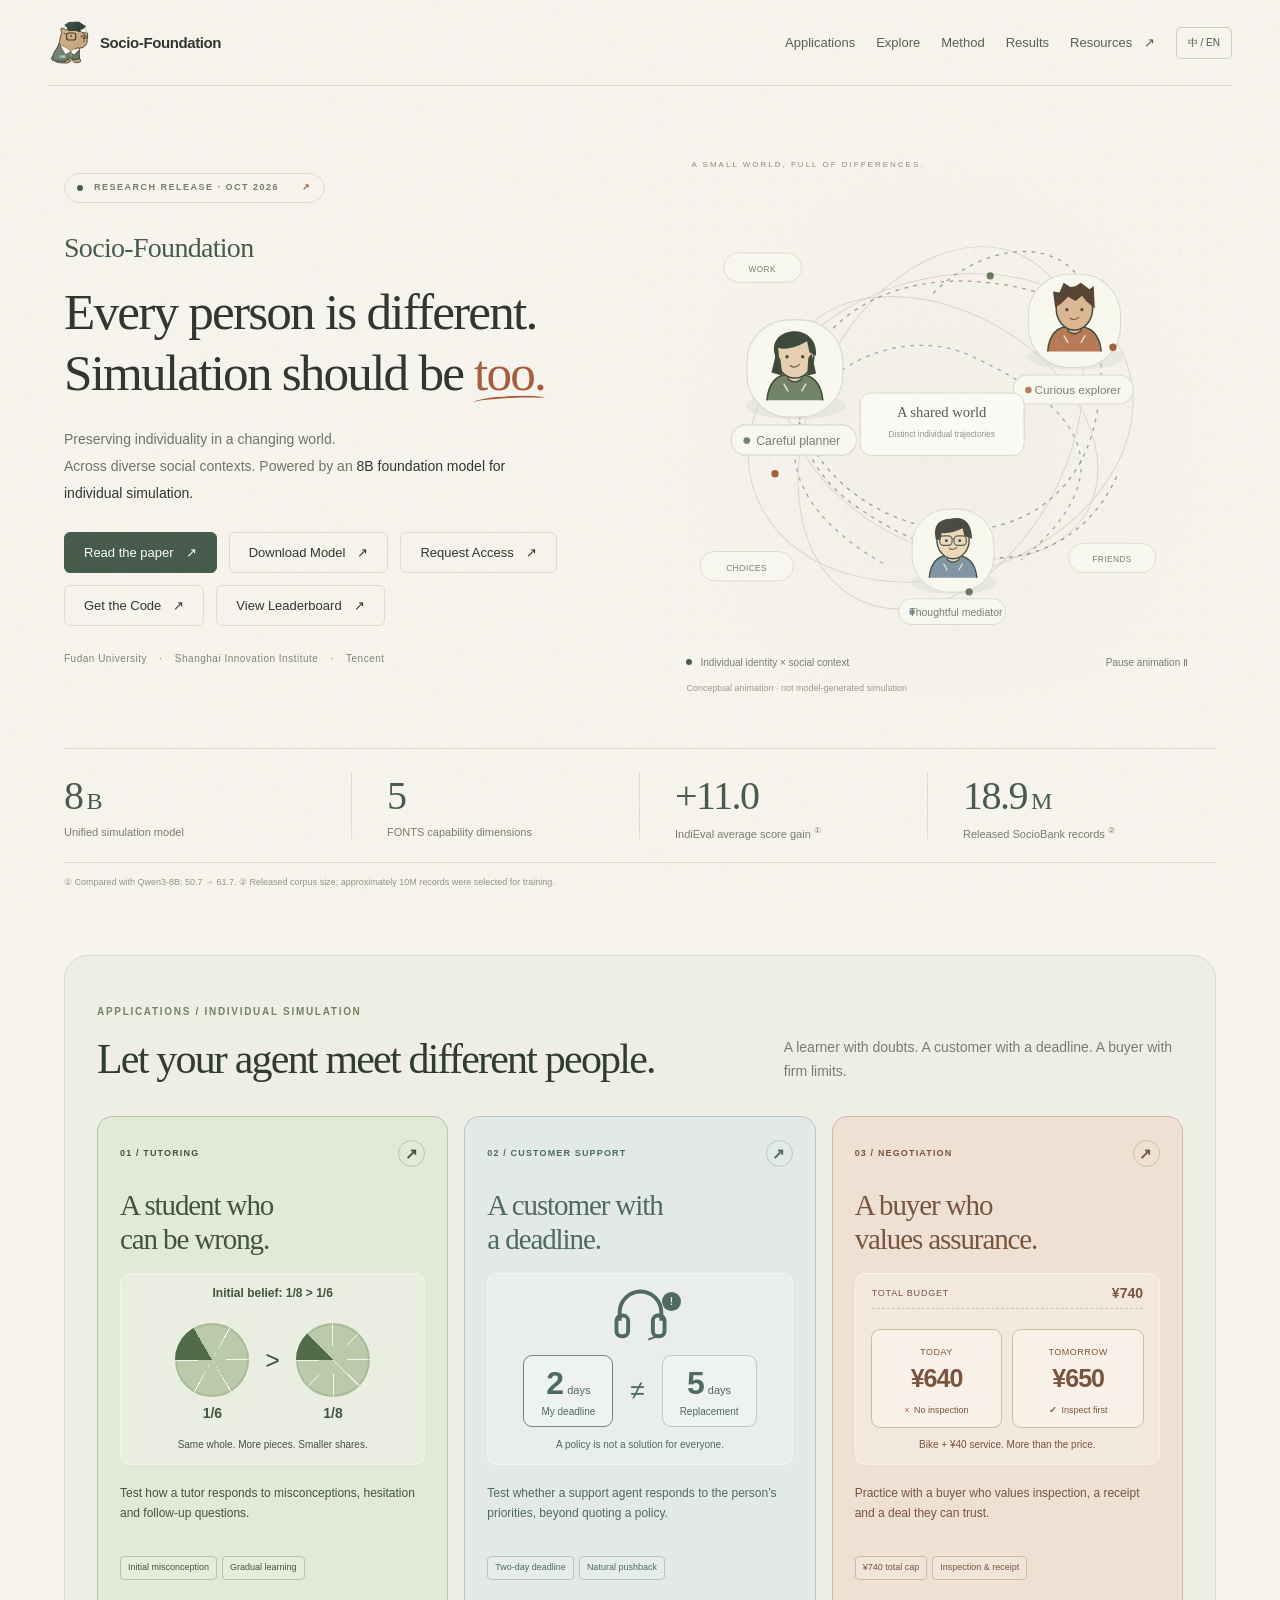
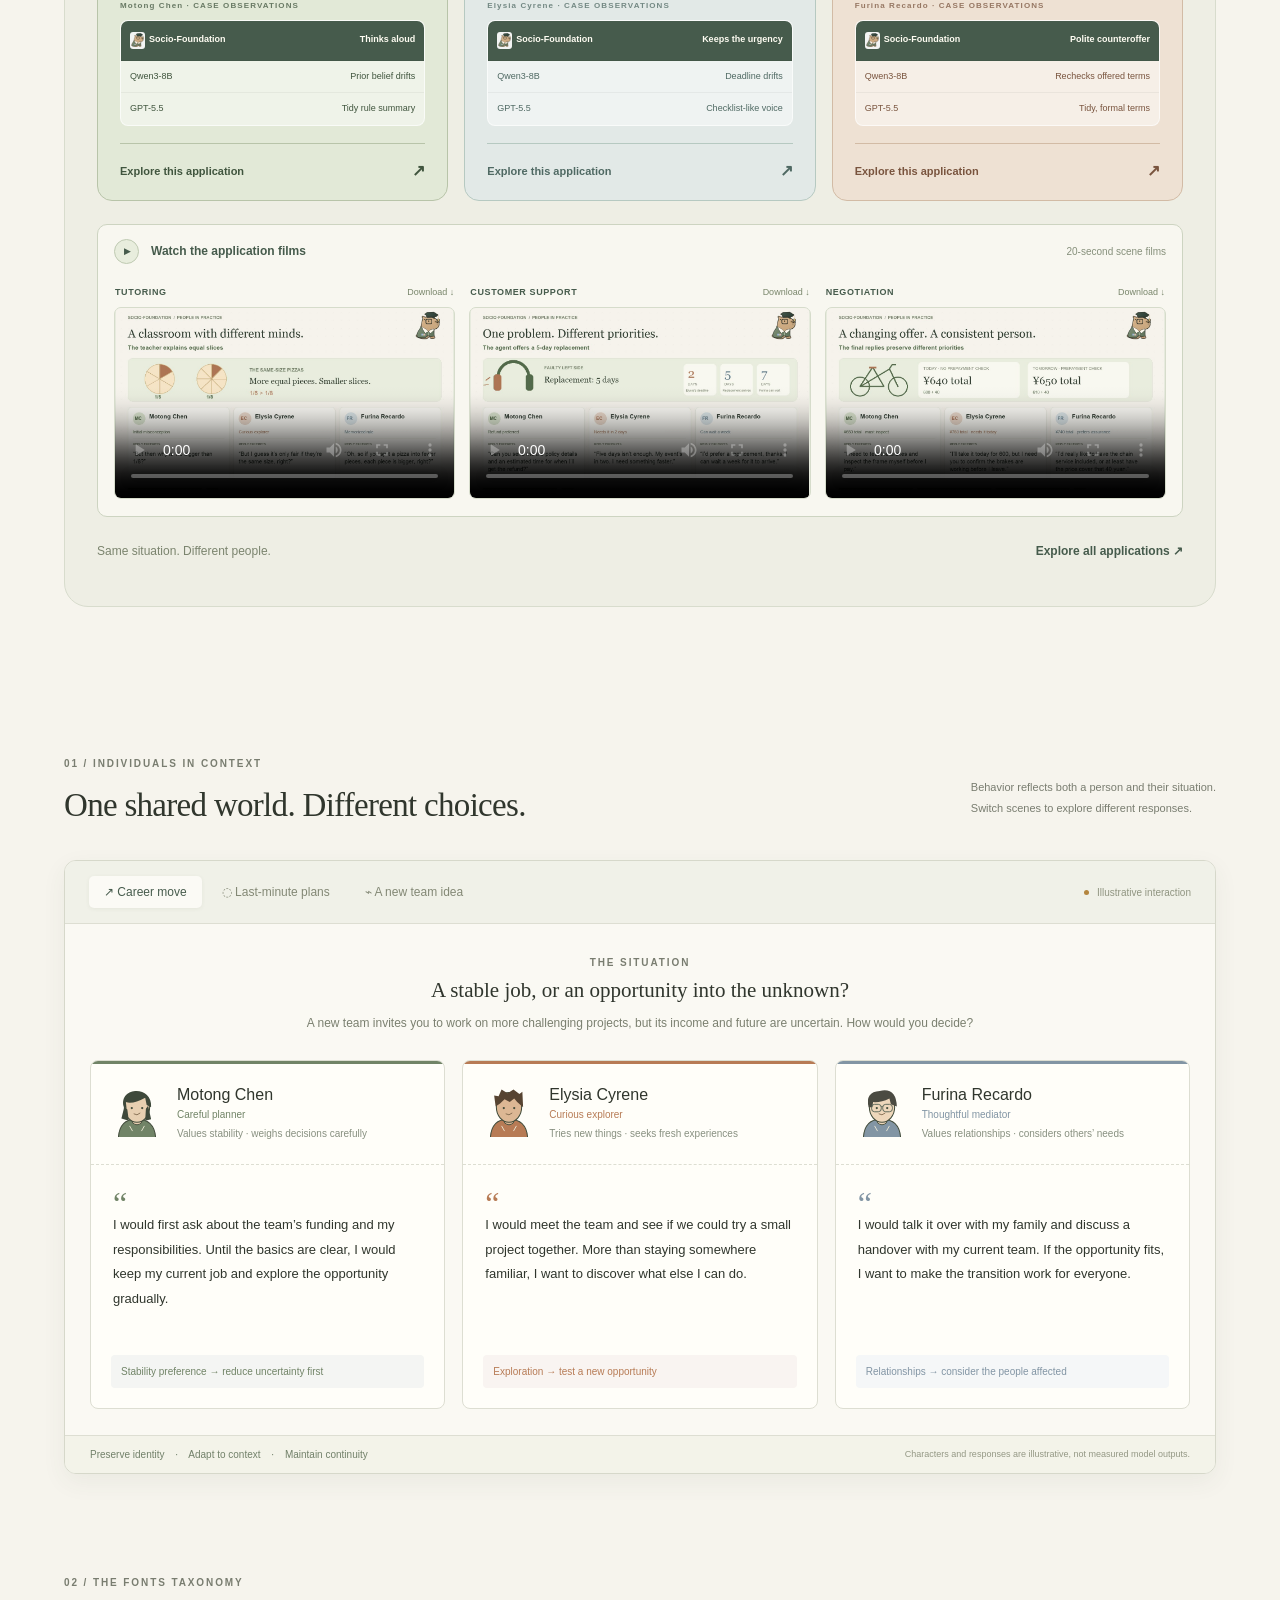
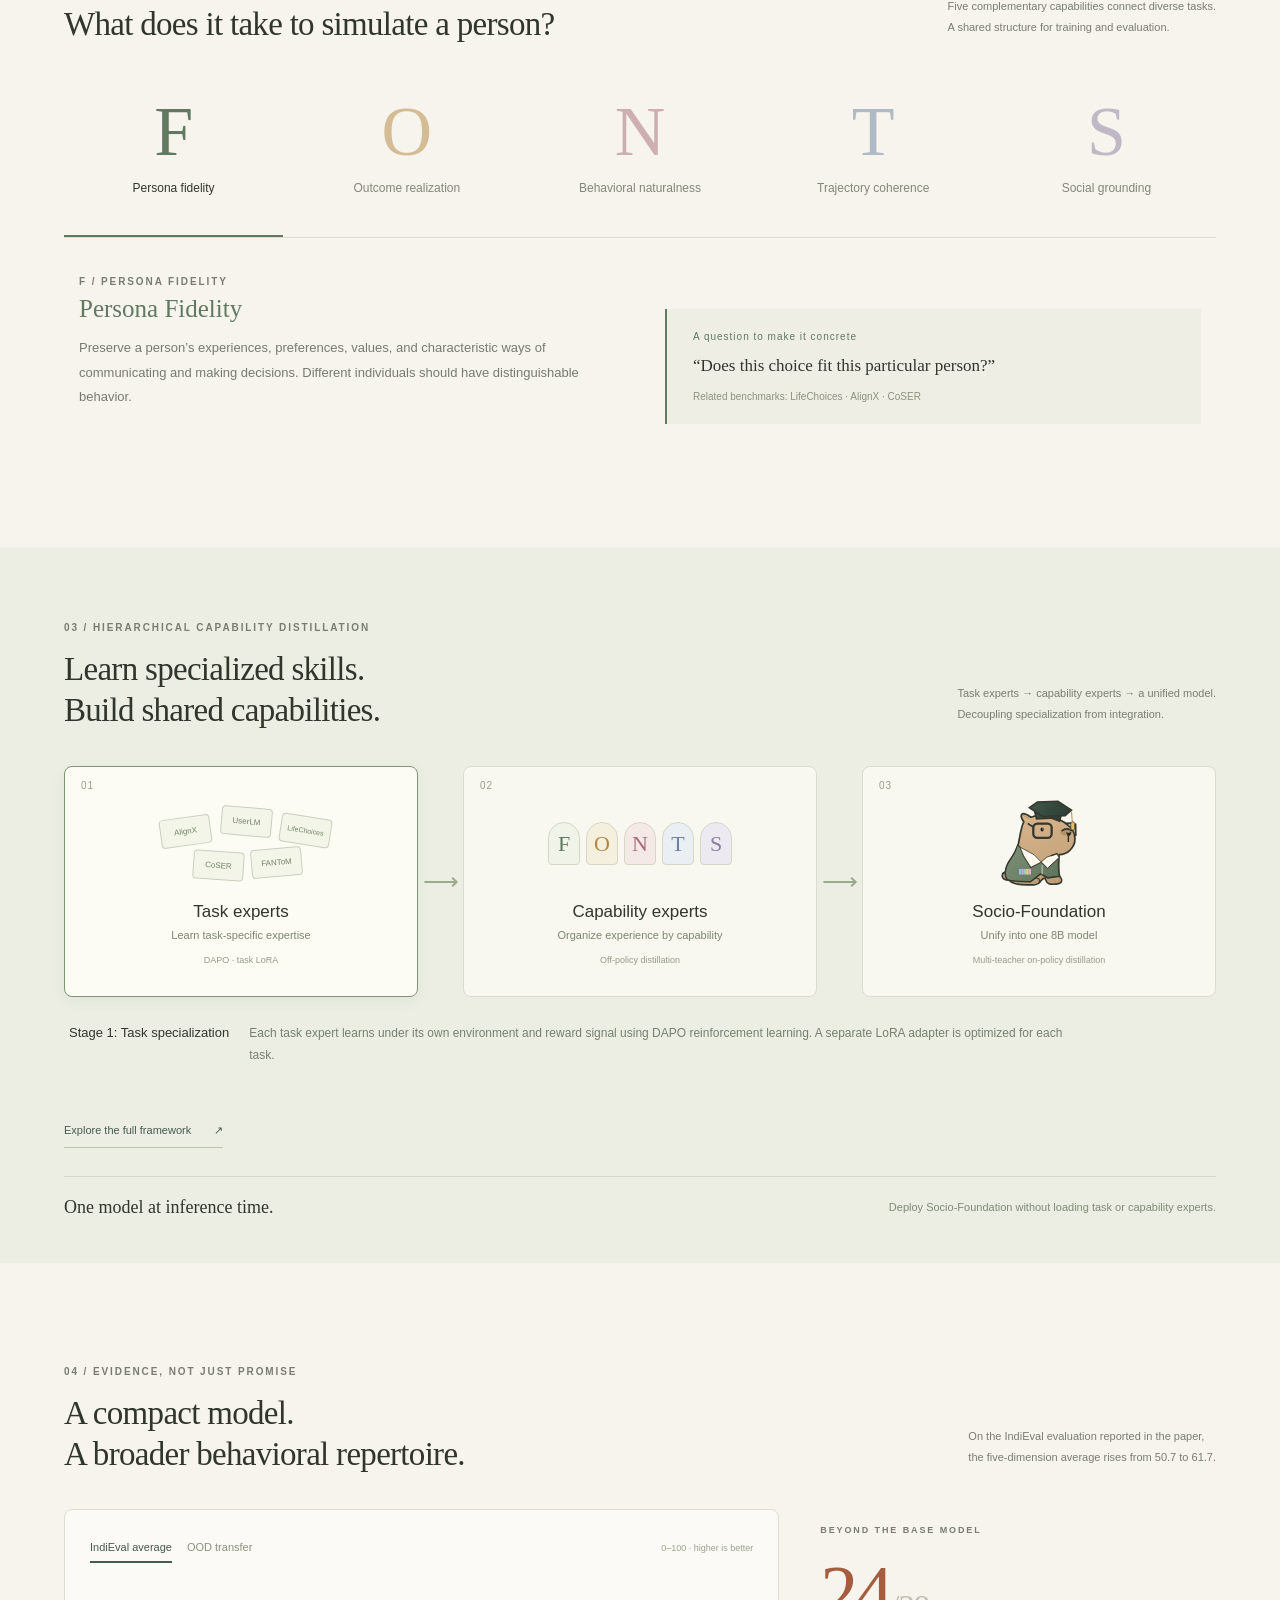
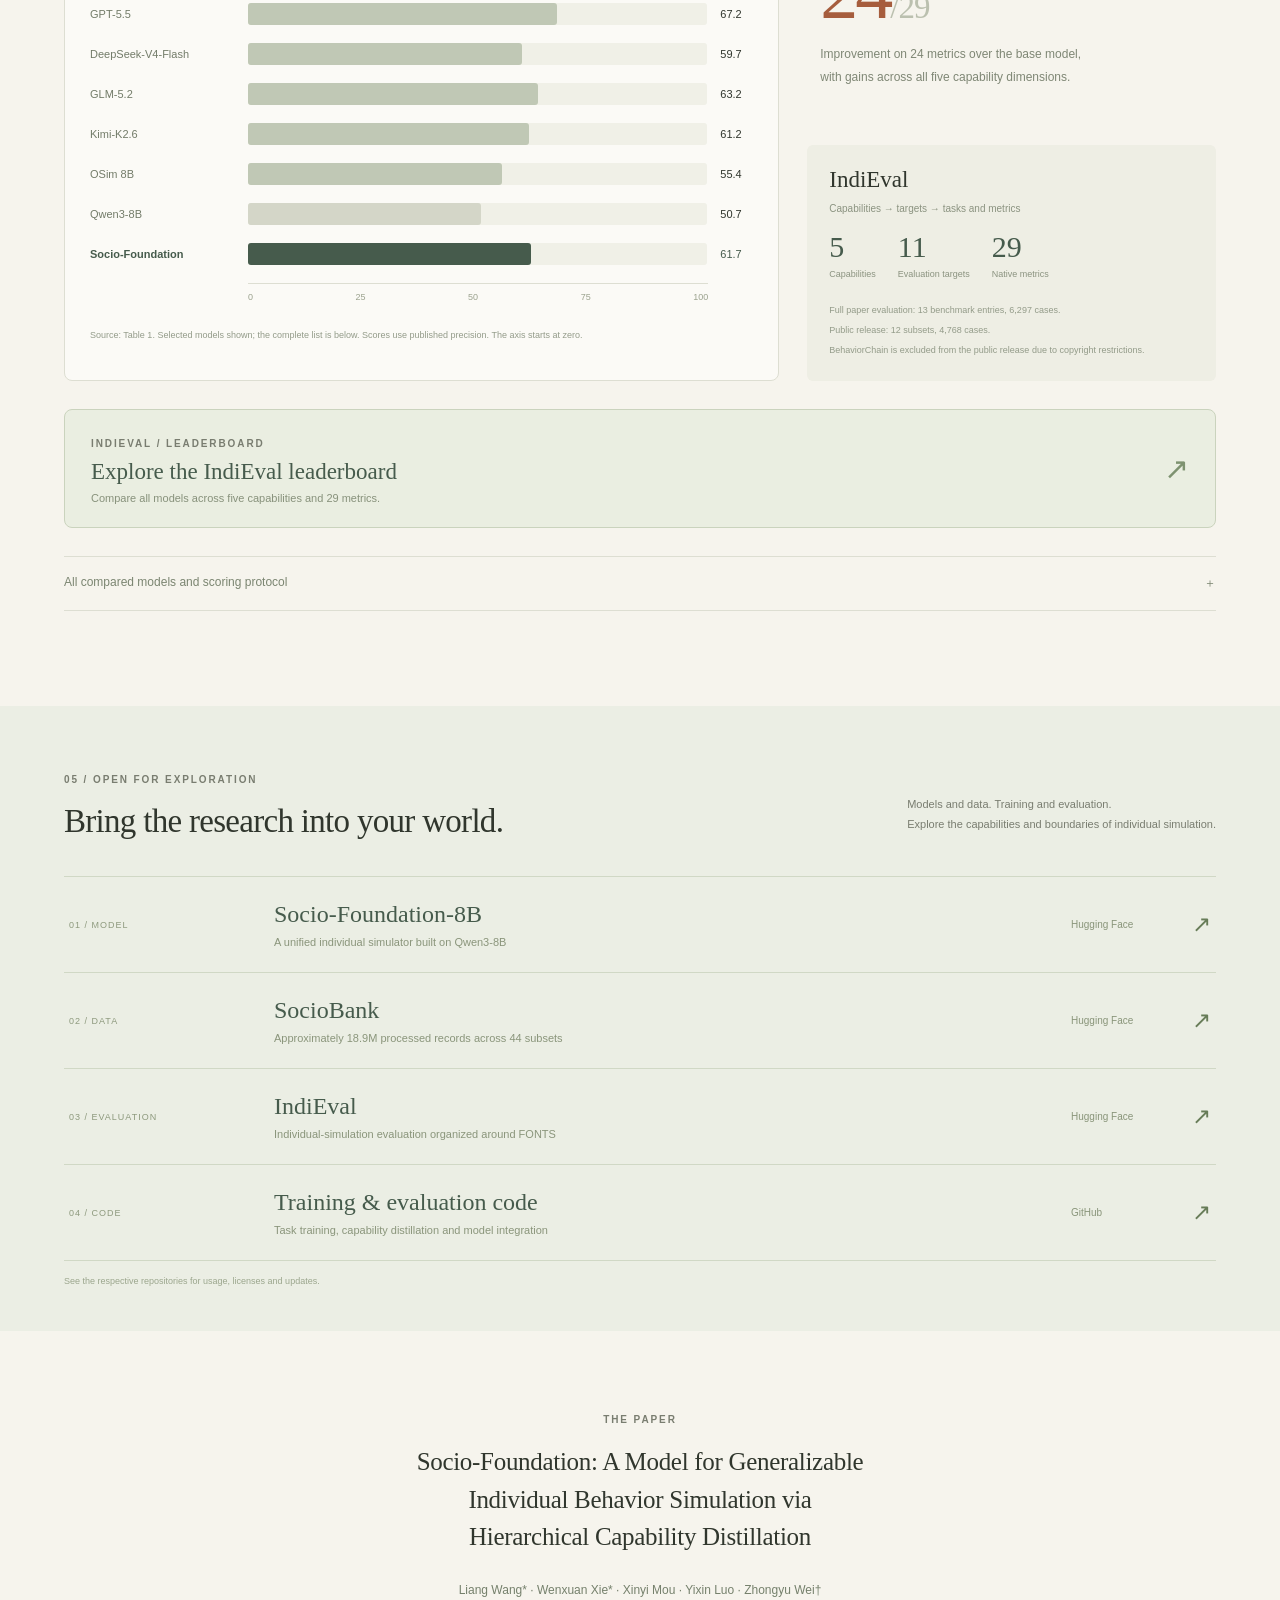
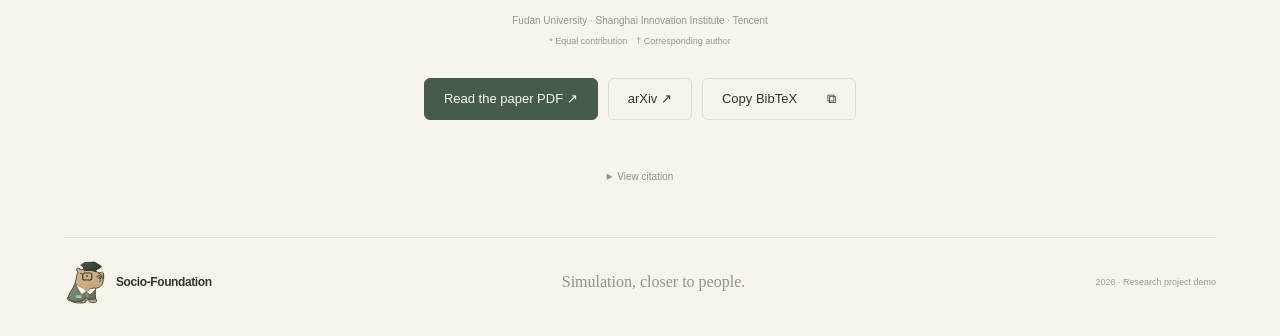
==== commit 17d30afc: "Add bilingual model access, code and leaderboard buttons" ====
--- a/index.html
+++ b/index.html
@@ -9,15 +9,15 @@
   <meta property="og:description" content="8B individual simulator · Five capabilities · Hierarchical distillation · Open research resources">
   <meta property="og:type" content="website">
   <link rel="icon" href="assets/capybara.svg" type="image/svg+xml">
-  <link rel="stylesheet" href="style.css"><link rel="stylesheet" href="showcase/showcase.css?v=20261013-showcase">
-  <script src="translations.js" defer></script><script src="i18n.js" defer></script><script src="data.js" defer></script><script src="app.js" defer></script><script src="showcase/showcase.js?v=20261013-showcase" defer></script>
+  <link rel="stylesheet" href="style.css?v=20261026-actions"><link rel="stylesheet" href="showcase/showcase.css?v=20261013-showcase">
+  <script src="translations.js?v=20261026-actions" defer></script><script src="i18n.js" defer></script><script src="data.js" defer></script><script src="app.js" defer></script><script src="showcase/showcase.js?v=20261013-showcase" defer></script>
 </head>
 <body>
 <a href="#main" class="skip">Skip to content</a>
-<header class="nav"><a href="#" class="brand" aria-label="Socio-Foundation home"><img class="brand-mascot" src="assets/capybara.svg" alt="Socio-Foundation capybara"><span>Socio-Foundation</span></a><nav aria-label="Main navigation"><a href="#applications" class="nav-applications" data-zh="应用场景" data-en="Applications">Applications</a><a href="#experience">Explore</a><a href="#framework">Method</a><a href="#results">Results</a><a href="#resources">Resources <span>↗</span></a><a class="nav-leaderboard" href="leaderboard.html">IndiEval <span>↗</span></a><button class="language-switch" type="button" aria-label="切换至中文">中 / EN</button></nav></header>
+<header class="nav"><a href="#" class="brand" aria-label="Socio-Foundation home"><img class="brand-mascot" src="assets/capybara.svg" alt="Socio-Foundation capybara"><span>Socio-Foundation</span></a><nav aria-label="Main navigation"><a href="#applications" class="nav-applications" data-zh="应用场景" data-en="Applications">Applications</a><a href="#experience">Explore</a><a href="#framework">Method</a><a href="#results">Results</a><a href="#resources">Resources <span>↗</span></a><button class="language-switch" type="button" aria-label="切换至中文">中 / EN</button></nav></header>
 <main id="main">
 <section class="hero wrap">
-  <div class="hero-copy"><a class="eyebrow release" href="assets/socio-foundation.pdf" target="_blank" rel="noopener"><i></i> RESEARCH RELEASE · OCT 2026 <span>↗</span></a><p class="hero-name">Socio-Foundation</p><h1>Every person is different.<br>Simulation should be <span class="underline">too.</span></h1><p class="hero-description">Preserving individuality in a changing world.<br>Across diverse social contexts. Powered by an <strong>8B foundation model for individual simulation.</strong></p><div class="hero-actions"><a class="button primary" href="assets/socio-foundation.pdf" target="_blank" rel="noopener">Read the paper <span>↗</span></a><a class="button secondary" href="https://huggingface.co/SII-LancelotXie/Socio-Foundation-8B" target="_blank" rel="noopener">Get the model <span>↗</span></a></div><p class="affiliations">Fudan University <span>·</span> Shanghai Innovation Institute <span>·</span> Tencent</p></div>
+  <div class="hero-copy"><a class="eyebrow release" href="assets/socio-foundation.pdf" target="_blank" rel="noopener"><i></i> RESEARCH RELEASE · OCT 2026 <span>↗</span></a><p class="hero-name">Socio-Foundation</p><h1>Every person is different.<br>Simulation should be <span class="underline">too.</span></h1><p class="hero-description">Preserving individuality in a changing world.<br>Across diverse social contexts. Powered by an <strong>8B foundation model for individual simulation.</strong></p><div class="hero-actions"><a class="button primary" href="assets/socio-foundation.pdf" target="_blank" rel="noopener">Read the paper <span>↗</span></a><div class="model-actions"><a class="button secondary" href="https://huggingface.co/SII-LancelotXie/Socio-Foundation-8B" target="_blank" rel="noopener">Download Model <span>↗</span></a><a class="button secondary" href="https://sii-czxy.feishu.cn/share/base/form/shrcnwQW6OuJ1eCSa3JTe9Can0d" target="_blank" rel="noopener">Request Access <span>↗</span></a></div><a class="button secondary" href="https://github.com/Lancelot-Xie/Socio-Foundation" target="_blank" rel="noopener">Get the Code <span>↗</span></a><a class="button secondary" href="leaderboard.html">View Leaderboard <span>↗</span></a></div><p class="affiliations">Fudan University <span>·</span> Shanghai Innovation Institute <span>·</span> Tencent</p></div>
   <div class="hero-art" aria-label="A conceptual animation of individuals retaining their identities across contexts"><span class="art-label">A SMALL WORLD, FULL OF DIFFERENCES.</span><svg class="world" viewBox="0 0 600 540" role="img" aria-label="Individual trajectories meet in a shared social world"><defs><pattern id="grid" width="28" height="28" patternUnits="userSpaceOnUse"><circle cx="1" cy="1" r=".7" fill="#a7a59b" opacity=".3"/></pattern></defs><rect width="600" height="540" fill="url(#grid)"/><g class="world-rings" fill="none" stroke="#d9d5c9"><ellipse cx="300" cy="275" rx="215" ry="162" transform="rotate(-19 300 275)"/><ellipse cx="300" cy="275" rx="184" ry="127" transform="rotate(30 300 275)"/><ellipse cx="300" cy="275" rx="142" ry="208" transform="rotate(25 300 275)"/></g><path class="trail trail-green" d="M131 200 C 140 414 445 462 472 249 S 349 64 288 132"/><path class="trail trail-orange" d="M450 142 C 192 38 58 257 208 361 S 458 407 493 326"/><path class="trail trail-blue" d="M237 423 C 25 302 210 141 332 196 S 503 323 388 419"/><g class="scene-label"><rect x="63" y="84" width="85" height="32" rx="16"/><text x="105" y="105">WORK</text><rect x="440" y="401" width="95" height="32" rx="16"/><text x="487" y="422">FRIENDS</text><rect x="37" y="410" width="102" height="32" rx="16"/><text x="88" y="431">CHOICES</text></g><g id="hero-people"></g><g class="center-note"><rect x="212" y="237" width="179" height="68" rx="12" fill="#fbfaf6" stroke="#d8d4c8"/><text x="301" y="263" class="center-title">A shared world</text><text x="301" y="285">Distinct individual trajectories</text></g><g fill="#a65d3d"><circle cx="119" cy="325" r="4"/><circle cx="488" cy="187" r="4"/></g><g fill="#68795c"><circle cx="354" cy="109" r="4"/><circle cx="331" cy="454" r="4"/></g></svg><div class="art-footer"><span><i></i> Individual identity × social context</span><button id="motion-toggle" type="button" aria-pressed="false">Pause animation Ⅱ</button></div><small class="art-disclaimer">Conceptual animation · not model-generated simulation</small></div>
 </section>
 <div class="stats wrap"><div><strong>8<span>B</span></strong><p>Unified simulation model</p></div><div><strong>5</strong><p>FONTS capability dimensions</p></div><div><strong>+11.0</strong><p>IndiEval average score gain <sup>①</sup></p></div><div><strong>18.9<span>M</span></strong><p>Released SocioBank records <sup>②</sup></p></div></div>
--- a/style.css
+++ b/style.css
@@ -21,3 +21,10 @@
 @media(max-width:700px){.nav nav{gap:10px}.nav nav a:nth-child(2),.nav nav a:nth-child(3),.nav nav a:nth-child(4),.nav nav a:nth-child(5){display:none}.nav nav .nav-applications{display:block!important;font-size:9px}.application-feature{grid-template-columns:1fr}.application-film{border-right:0;border-bottom:1px solid #d5dcc8}.application-feature-copy{padding:22px}.application-feature-copy h3{font-size:27px}.application-feature-copy>p:not(.eyebrow){font-size:11px}.application-feature-copy small{margin-top:12px}.application-feature-copy .button{font-size:10px}.application-cards{grid-template-columns:1fr;gap:10px}.application-card{padding:20px}.application-symbol{float:left;margin-right:17px;font-size:30px;width:32px}.application-card h3{font-size:22px}.application-card p{margin-left:49px;font-size:11px;margin-bottom:12px}.application-card-link{display:block;margin-left:49px}}
 
 @media(max-width:700px){.motion-stage video,.application-film video{aspect-ratio:3/5;max-height:none}}
+
+/* Keep model download and access request together in the hero. */
+.hero-actions{flex-wrap:wrap;align-items:center}
+.hero-actions .model-actions{display:flex;flex-wrap:wrap;gap:inherit;max-width:100%}
+.hero-actions .button{white-space:nowrap;gap:12px}
+@media(max-width:700px){.hero-actions .button{padding:11px 12px;gap:8px}}
+@media(max-width:360px){html[lang="zh-CN"] .hero h1{font-size:40px}}
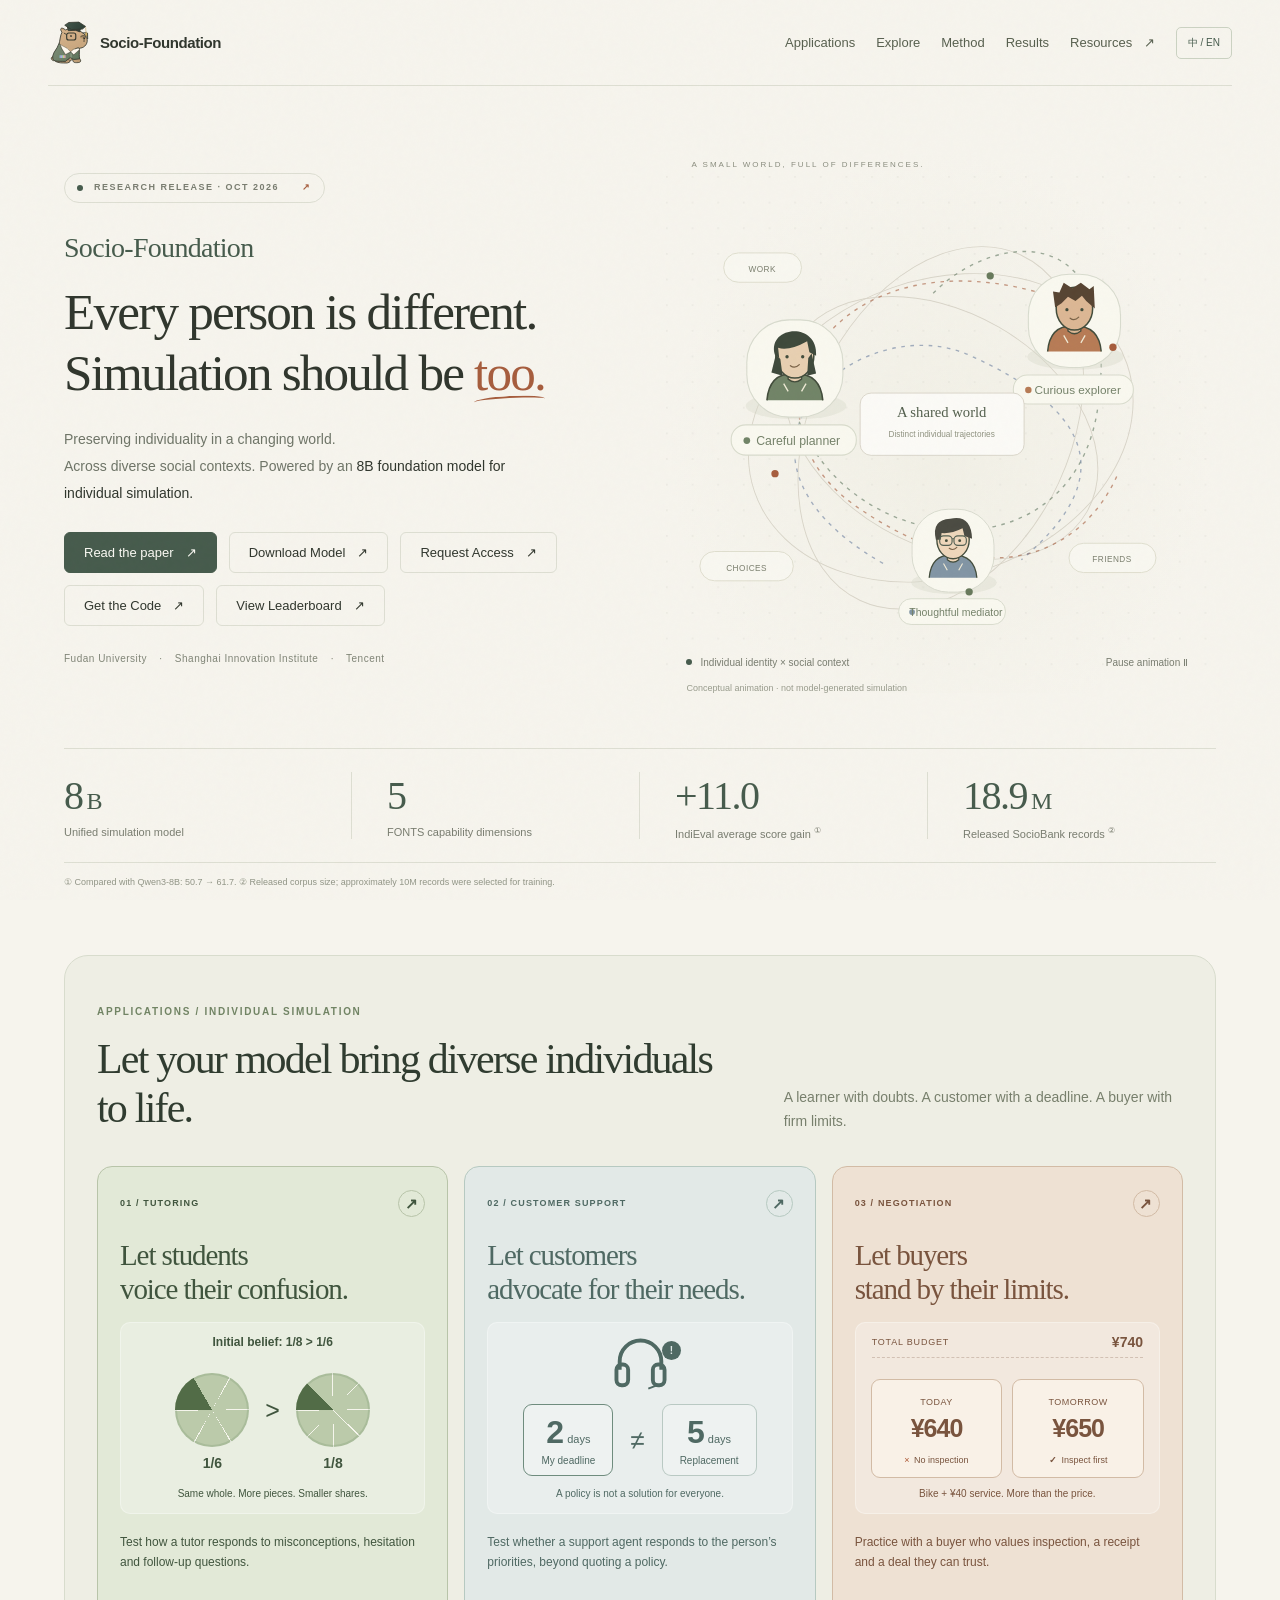
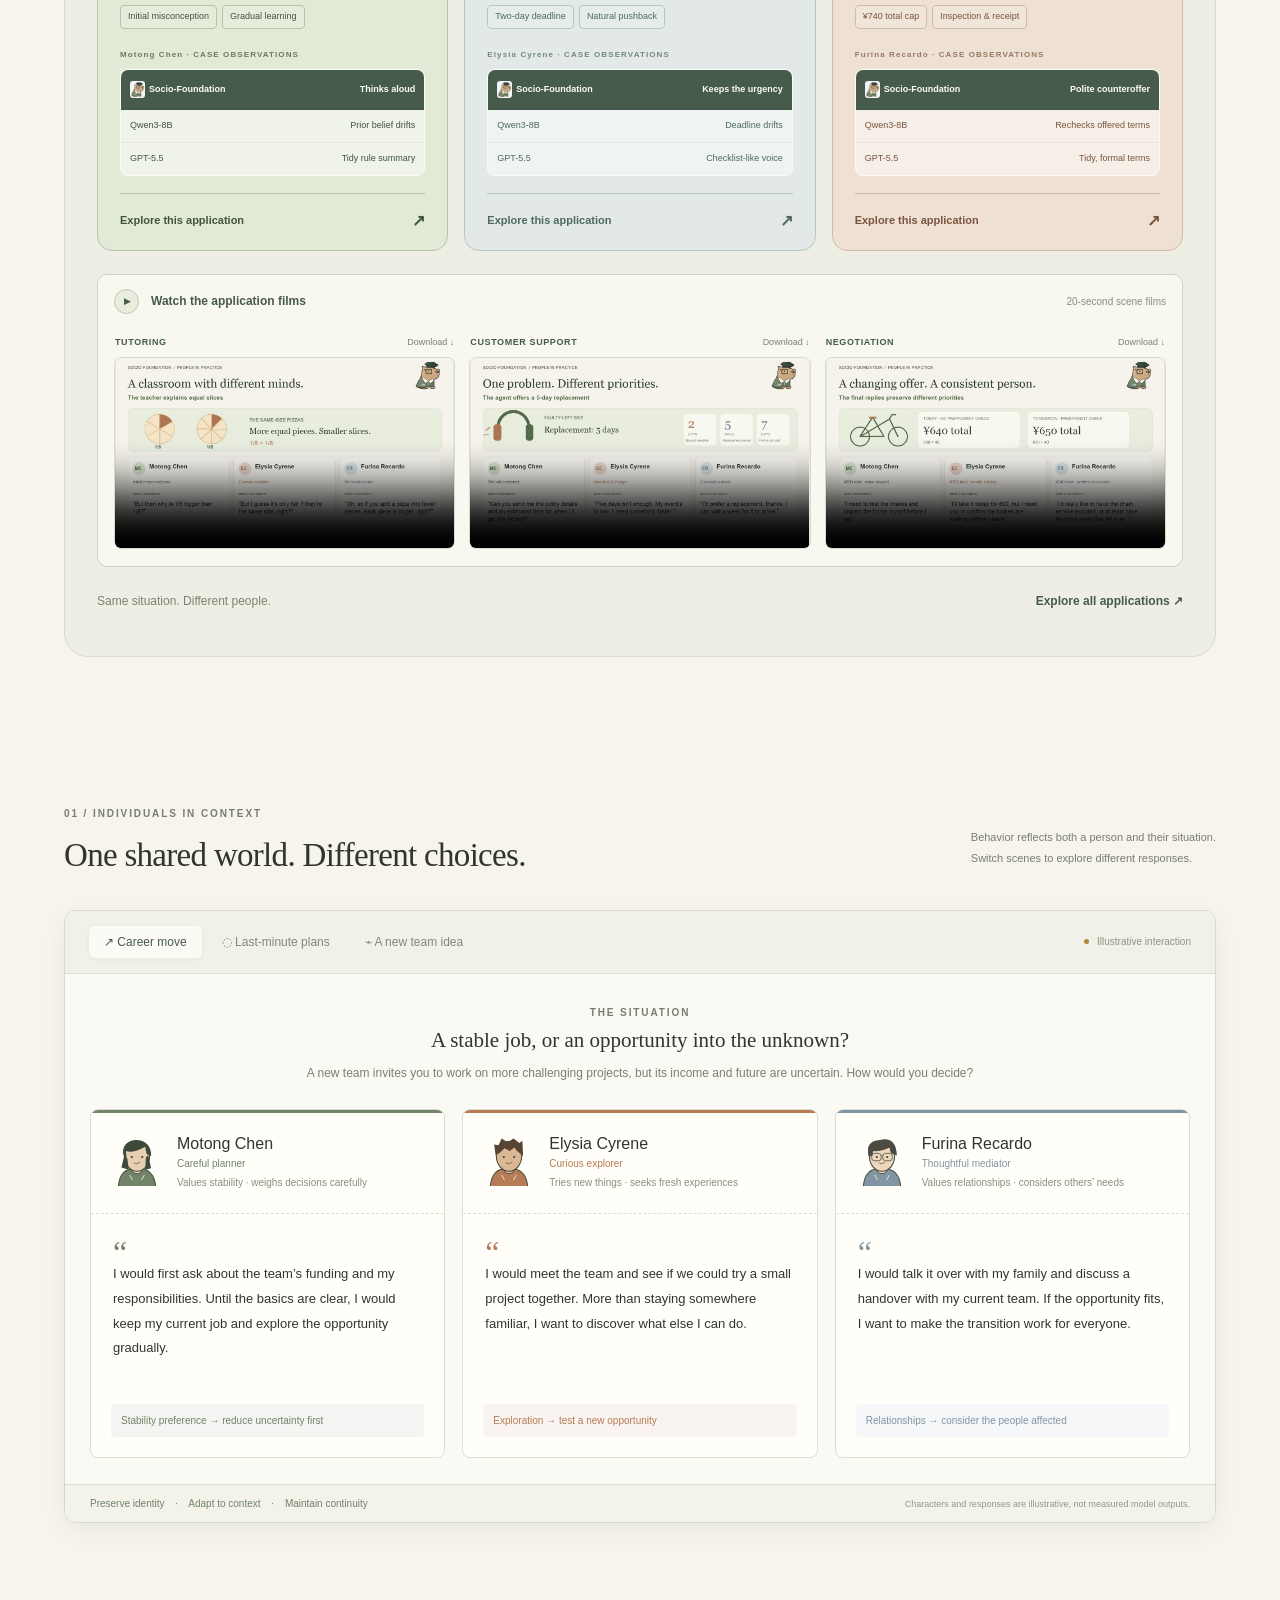
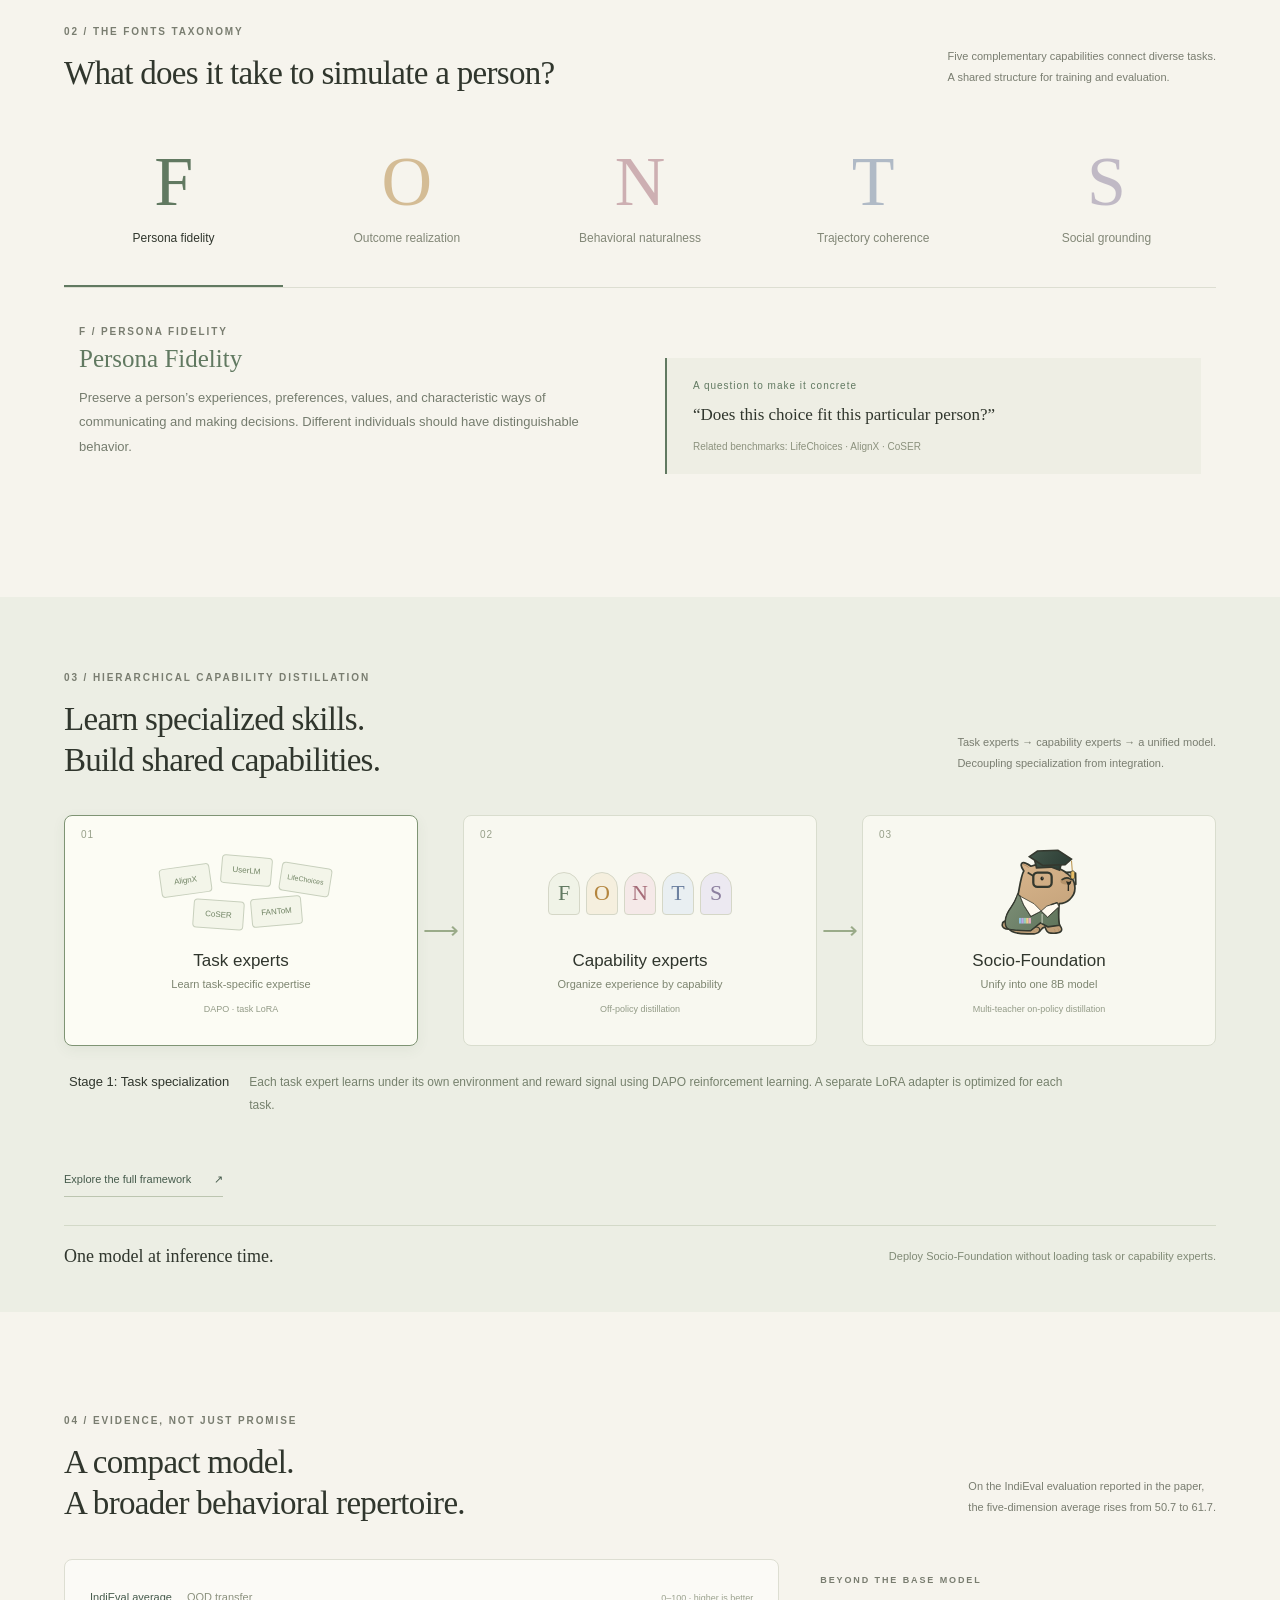
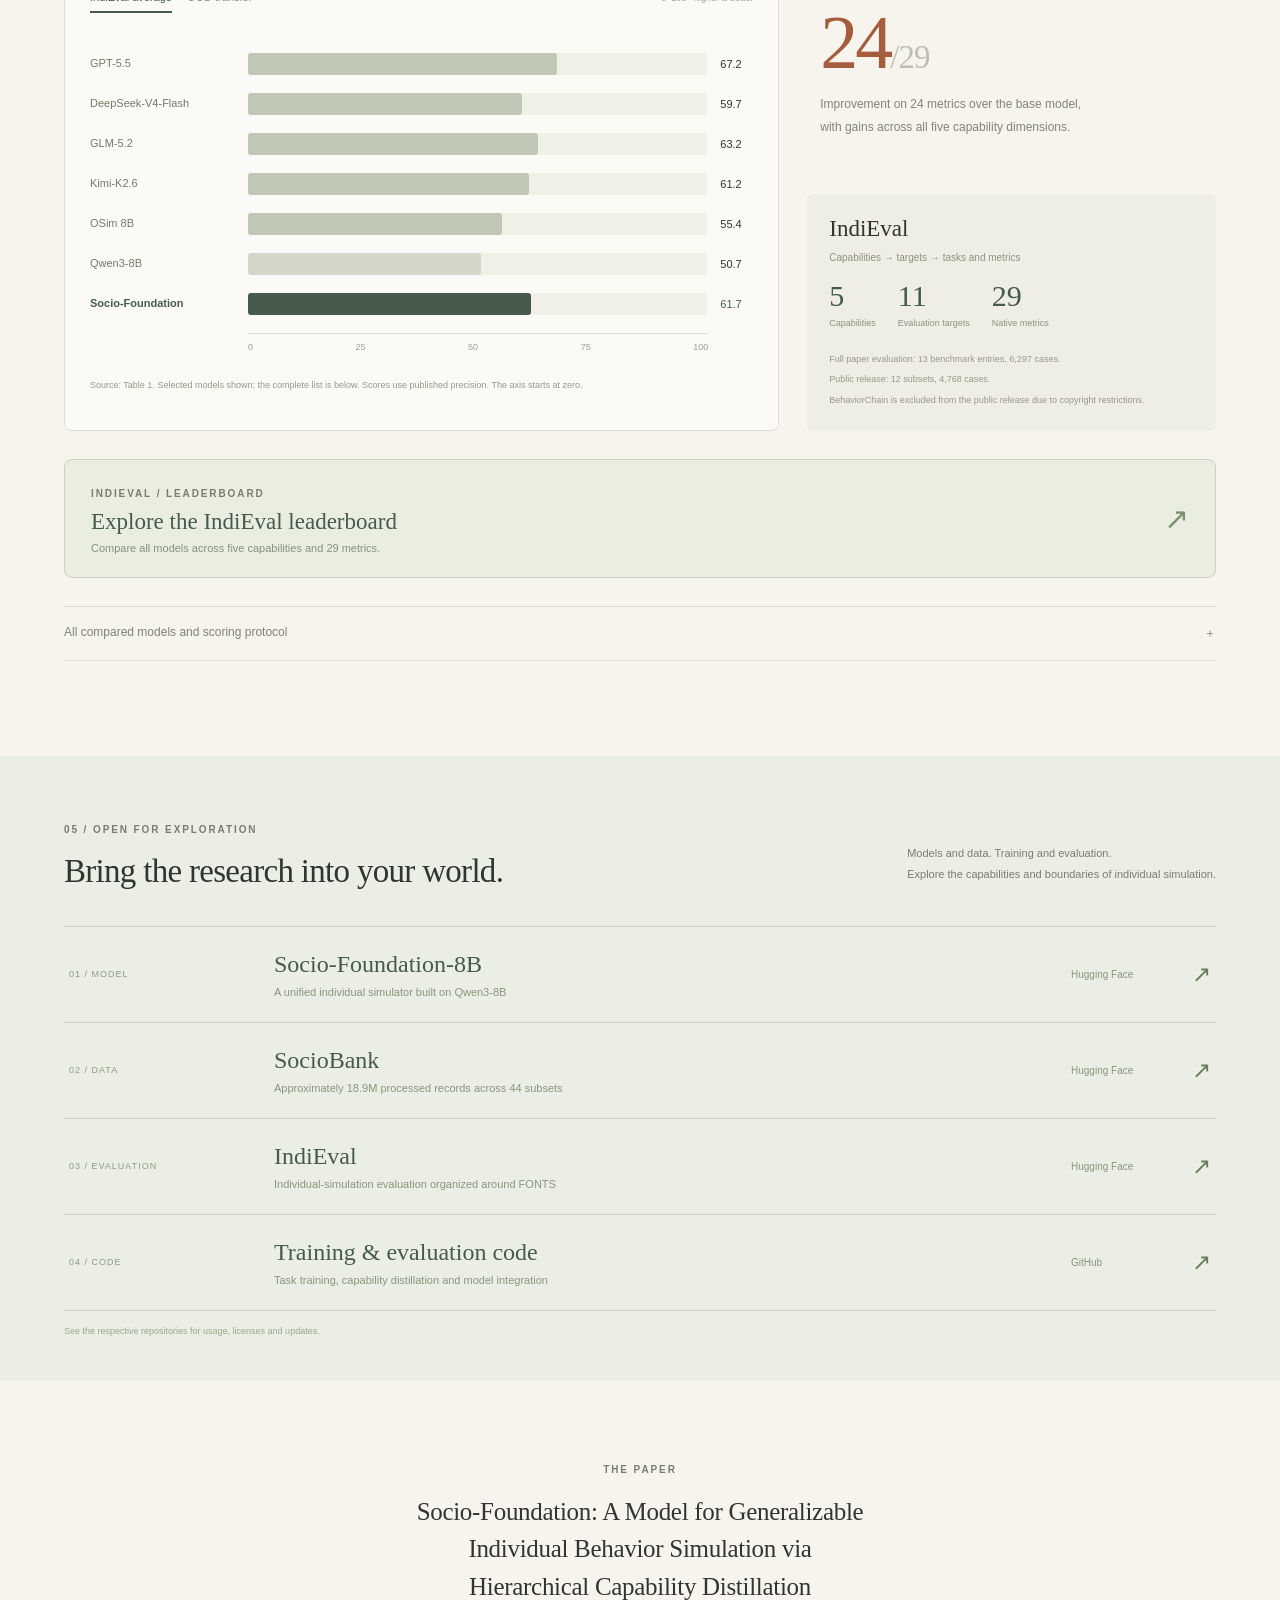
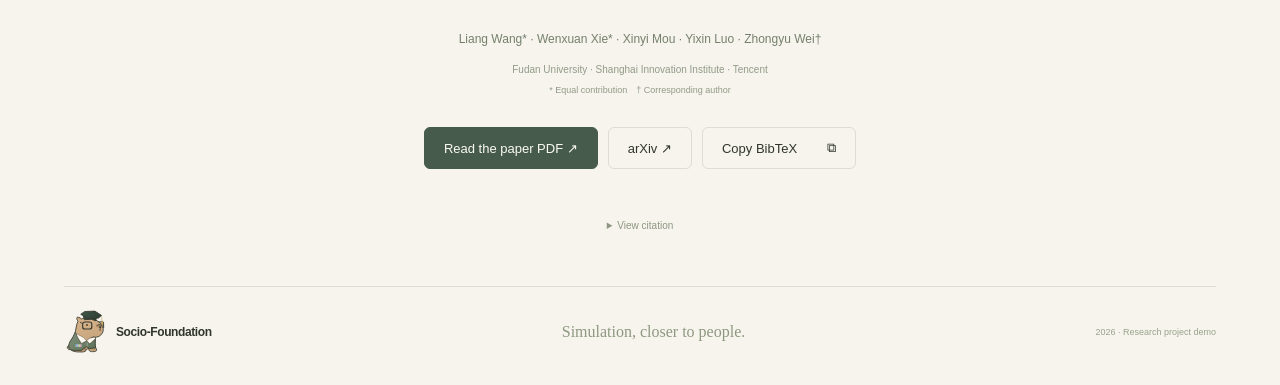
==== commit 2757fedc: "Refresh bilingual application section headings" ====
--- a/index.html
+++ b/index.html
@@ -10,7 +10,7 @@
   <meta property="og:type" content="website">
   <link rel="icon" href="assets/capybara.svg" type="image/svg+xml">
   <link rel="stylesheet" href="style.css?v=20261026-actions"><link rel="stylesheet" href="showcase/showcase.css?v=20261013-showcase">
-  <script src="translations.js?v=20261026-actions" defer></script><script src="i18n.js" defer></script><script src="data.js" defer></script><script src="app.js" defer></script><script src="showcase/showcase.js?v=20261013-showcase" defer></script>
+  <script src="translations.js?v=20261026-label" defer></script><script src="i18n.js" defer></script><script src="data.js" defer></script><script src="app.js" defer></script><script src="showcase/showcase.js?v=20261026-headings" defer></script>
 </head>
 <body>
 <a href="#main" class="skip">Skip to content</a>
@@ -23,7 +23,7 @@
 <div class="stats wrap"><div><strong>8<span>B</span></strong><p>Unified simulation model</p></div><div><strong>5</strong><p>FONTS capability dimensions</p></div><div><strong>+11.0</strong><p>IndiEval average score gain <sup>①</sup></p></div><div><strong>18.9<span>M</span></strong><p>Released SocioBank records <sup>②</sup></p></div></div>
 <div class="stat-notes wrap">① Compared with Qwen3-8B: 50.7 → 61.7.  ② Released corpus size; approximately 10M records were selected for training.</div>
 <section id="applications" class="section wrap sf-applications" data-dynamic>
-<div class="sf-section-head"><div><p class="sf-kicker" data-zh="应用场景 / 个体模拟" data-en="APPLICATIONS / INDIVIDUAL SIMULATION">APPLICATIONS / INDIVIDUAL SIMULATION</p><h2 data-zh="让 AI 面对不同的人。" data-en="Let your agent meet different people.">Let your agent meet different people.</h2></div><p data-zh="会困惑的学生。有期限的顾客。有底线的买家。" data-en="A learner with doubts. A customer with a deadline. A buyer with firm limits.">A learner with doubts. A customer with a deadline. A buyer with firm limits.</p></div>
+<div class="sf-section-head"><div><p class="sf-kicker" data-zh="应用场景 / 个体模拟" data-en="APPLICATIONS / INDIVIDUAL SIMULATION">APPLICATIONS / INDIVIDUAL SIMULATION</p><h2 data-zh="让你的模型，演绎千人千面。" data-en="Let your model bring diverse individuals to life.">Let your model bring diverse individuals to life.</h2></div><p data-zh="会困惑的学生。有期限的顾客。有底线的买家。" data-en="A learner with doubts. A customer with a deadline. A buyer with firm limits.">A learner with doubts. A customer with a deadline. A buyer with firm limits.</p></div>
 <div class="sf-showcase-grid" data-showcase="home" data-root="applications/"></div>
 <section class="sf-video-library" data-media-root="applications/media/" aria-label="Application films"></section>
 <div class="sf-section-foot"><span data-zh="同一个情境，三种人物考量。" data-en="Same situation. Different people.">Same situation. Different people.</span><a href="applications/index.html?v=20261013-showcase" data-zh="探索全部应用 ↗" data-en="Explore all applications ↗">Explore all applications ↗</a></div></section>
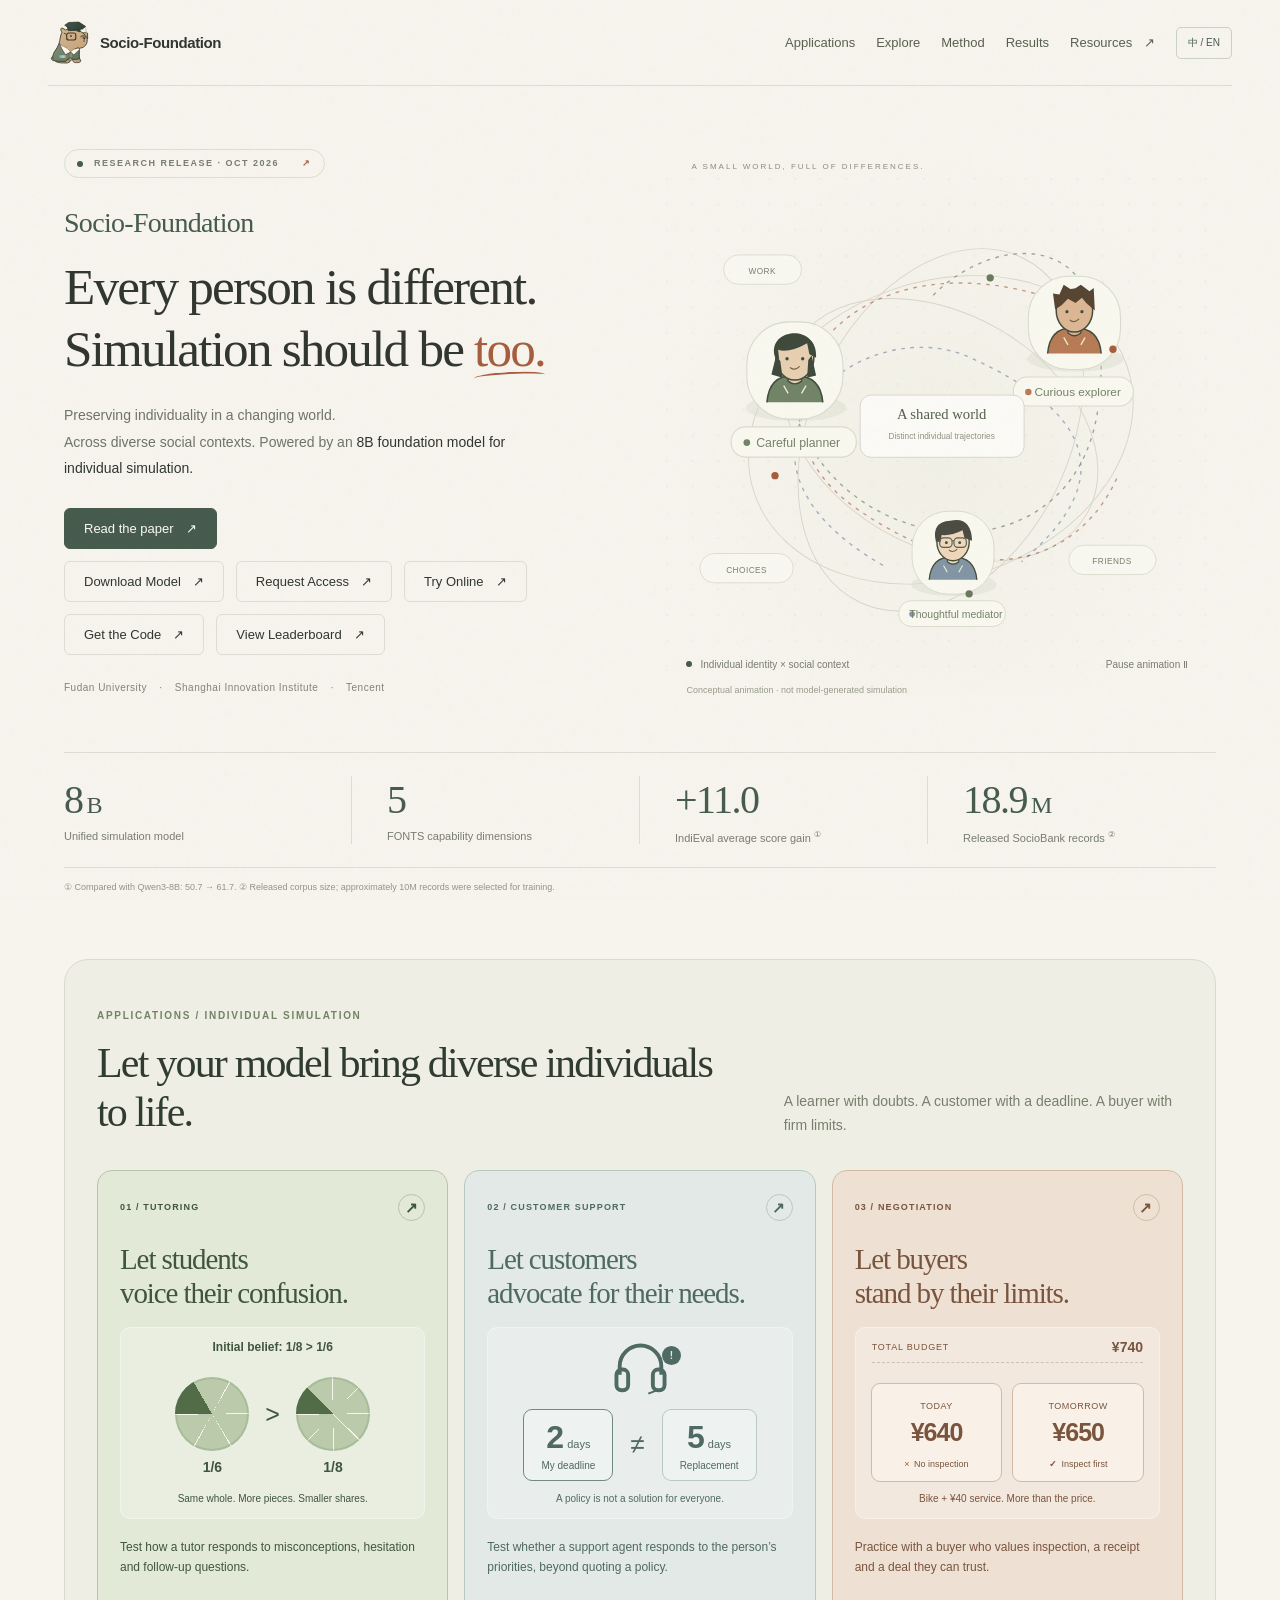
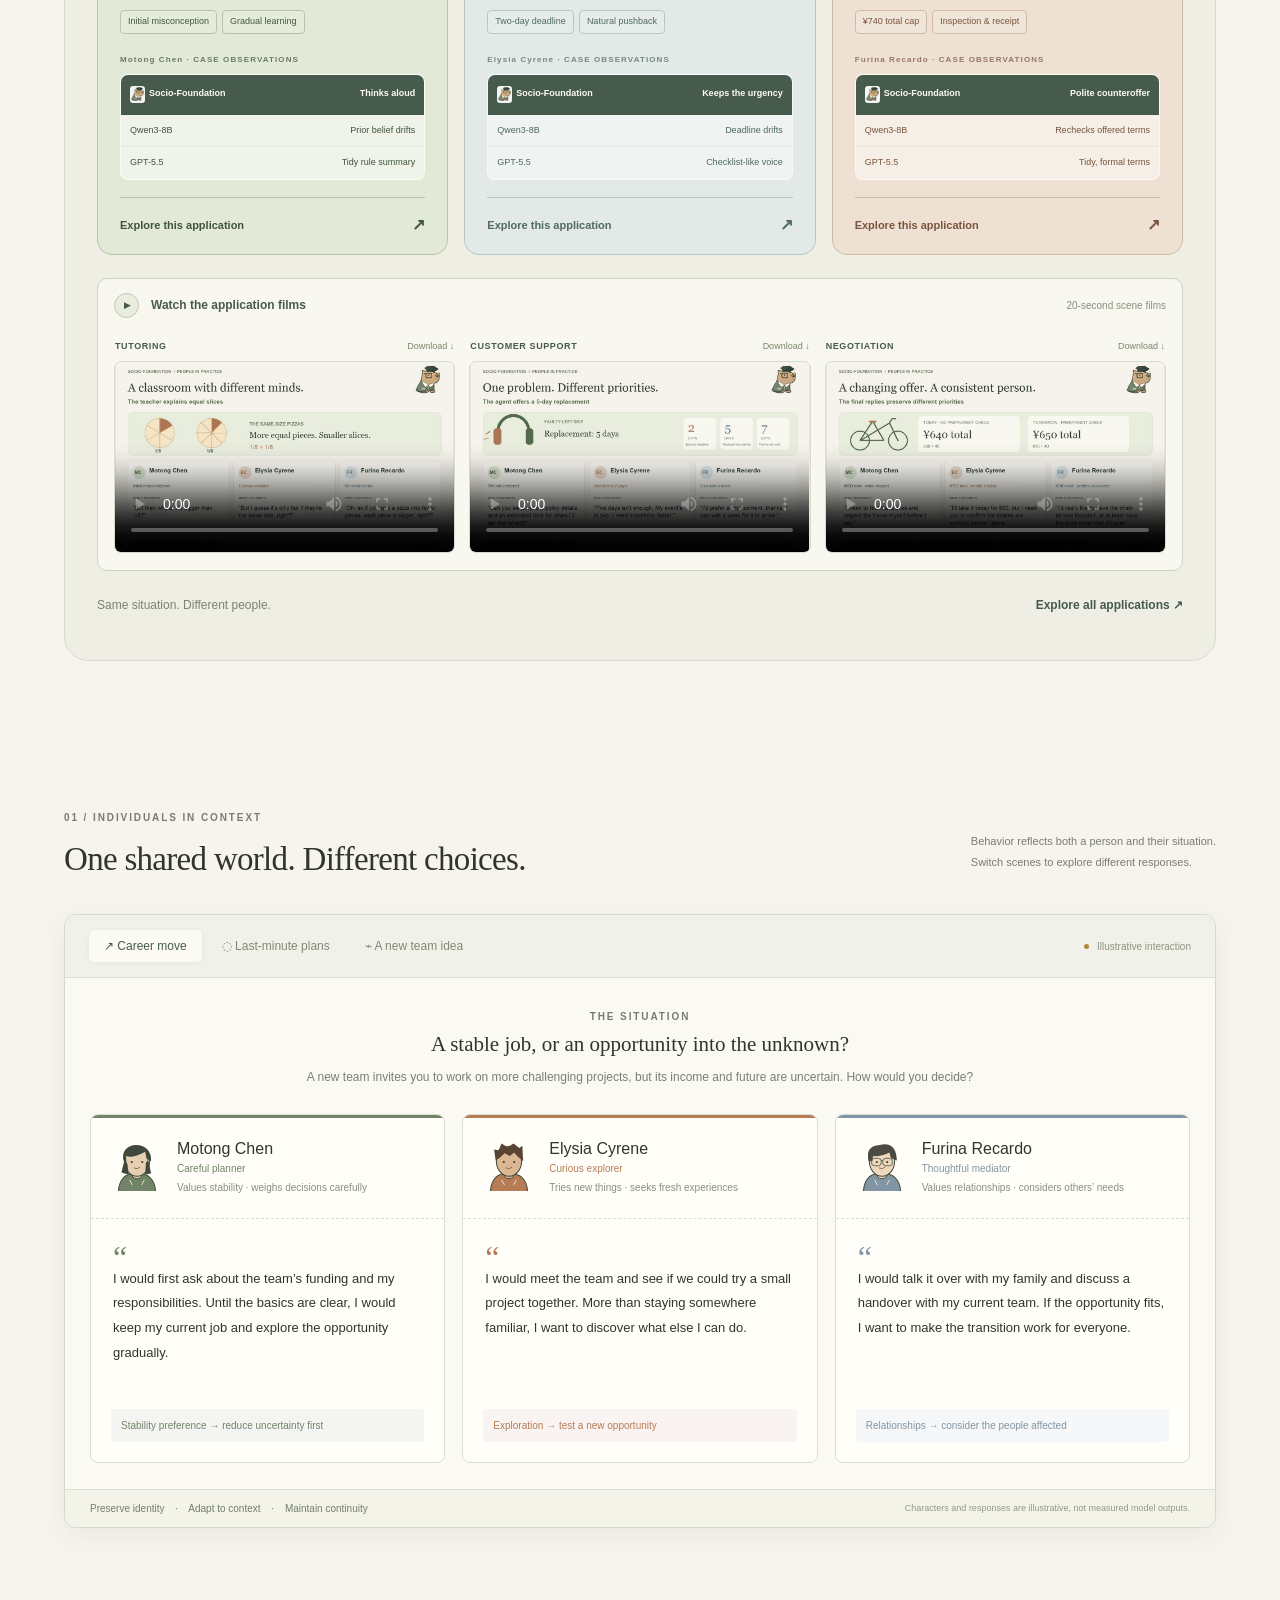
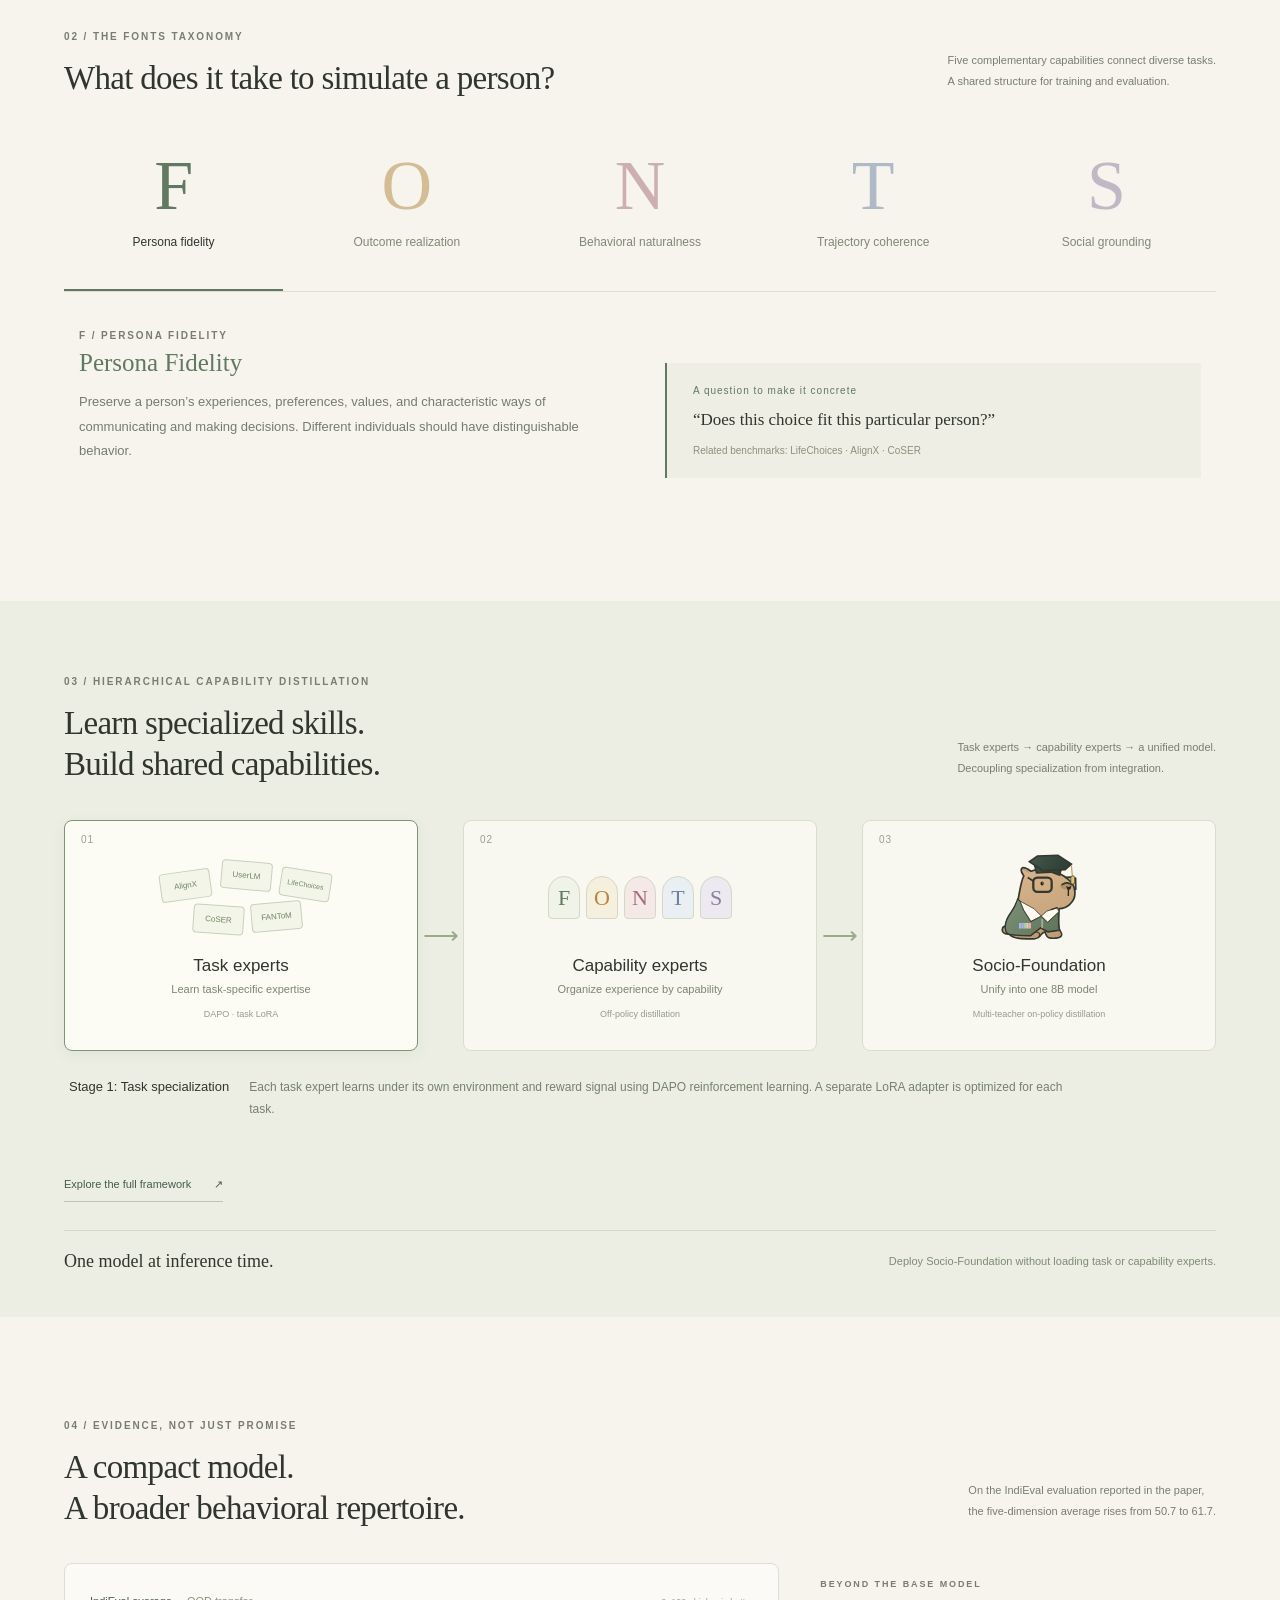
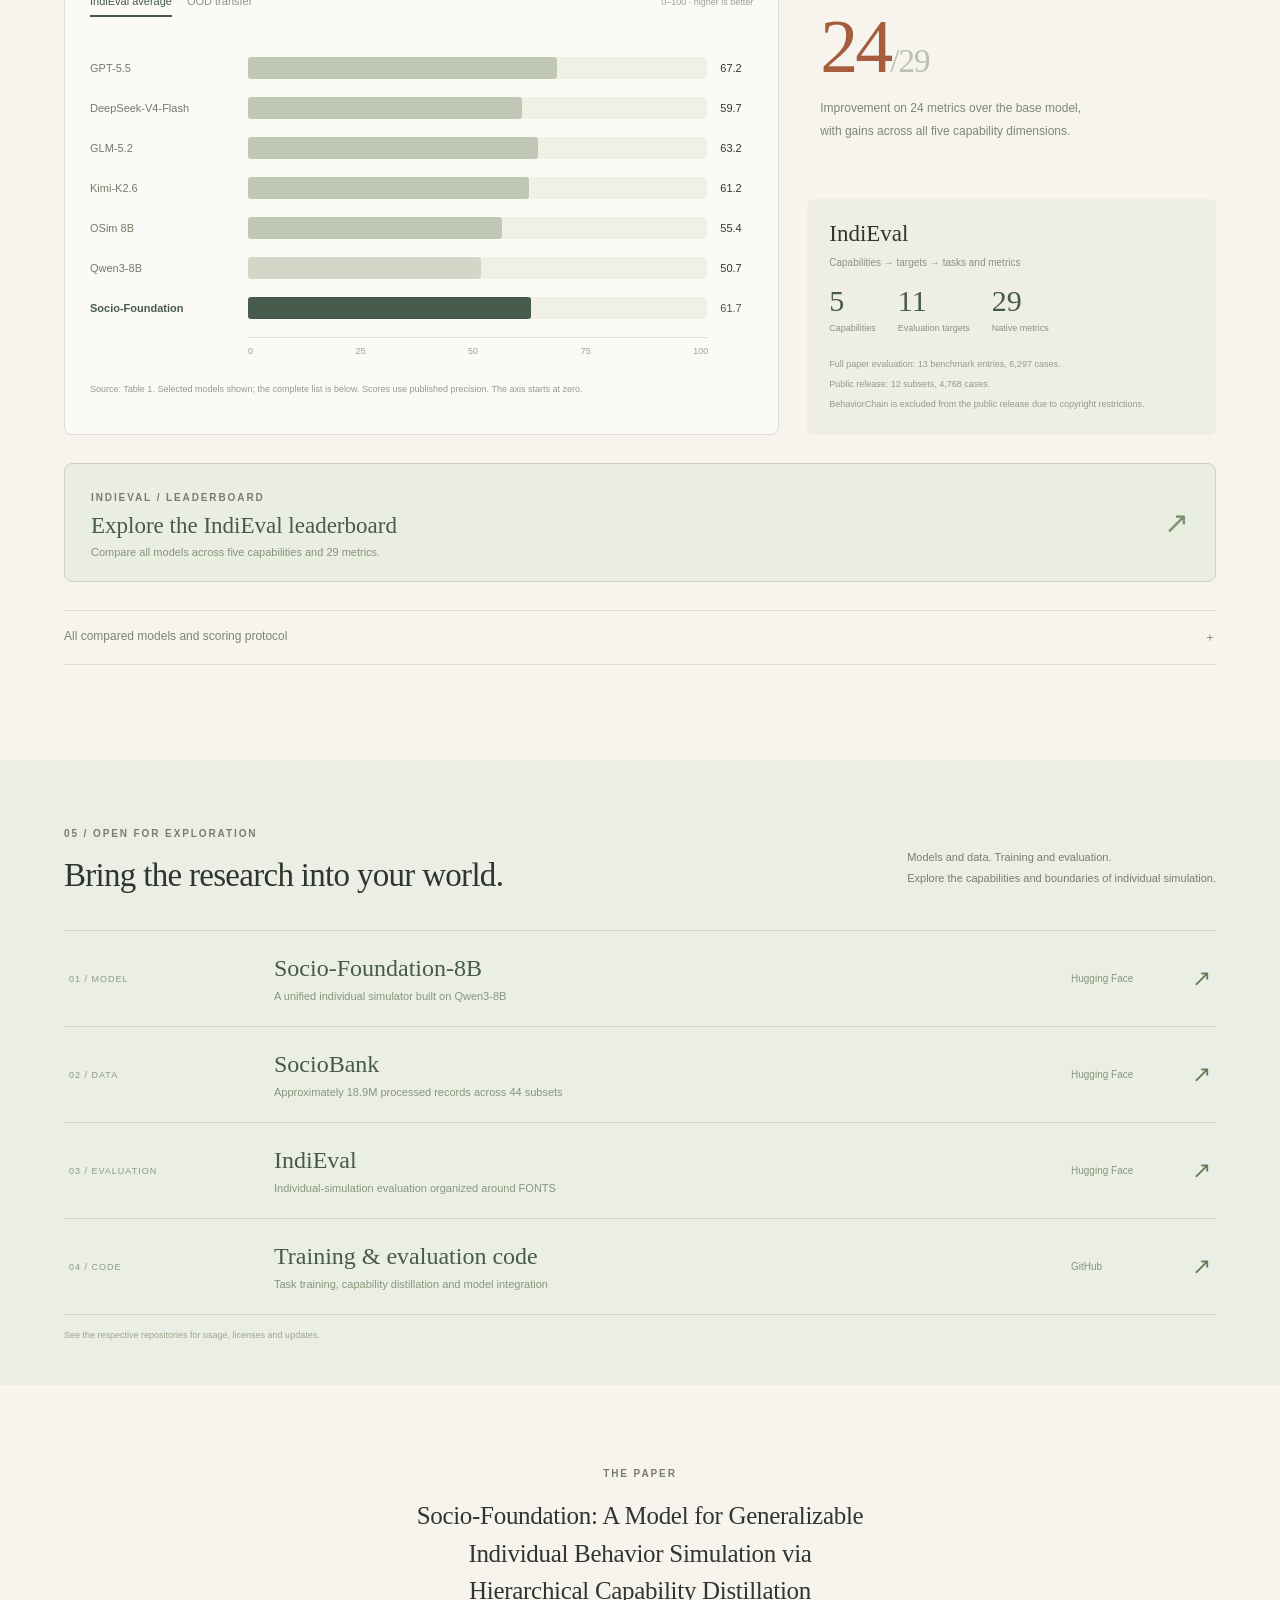
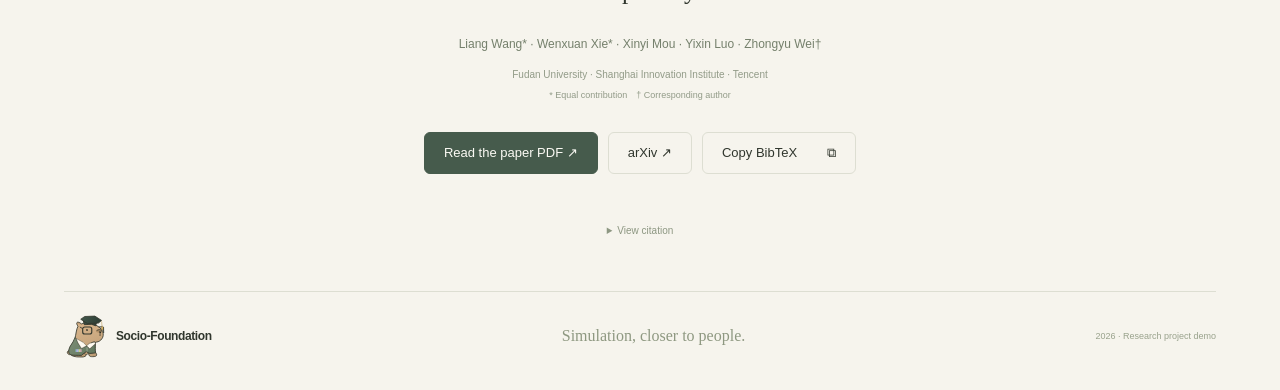
==== commit 34242ff1: "Add bilingual online demo button beside access request" ====
--- a/index.html
+++ b/index.html
@@ -10,14 +10,14 @@
   <meta property="og:type" content="website">
   <link rel="icon" href="assets/capybara.svg" type="image/svg+xml">
   <link rel="stylesheet" href="style.css?v=20261026-actions"><link rel="stylesheet" href="showcase/showcase.css?v=20261013-showcase">
-  <script src="translations.js?v=20261026-label" defer></script><script src="i18n.js" defer></script><script src="data.js" defer></script><script src="app.js" defer></script><script src="showcase/showcase.js?v=20261026-headings" defer></script>
+  <script src="translations.js?v=20261027-online" defer></script><script src="i18n.js" defer></script><script src="data.js" defer></script><script src="app.js" defer></script><script src="showcase/showcase.js?v=20261026-headings" defer></script>
 </head>
 <body>
 <a href="#main" class="skip">Skip to content</a>
 <header class="nav"><a href="#" class="brand" aria-label="Socio-Foundation home"><img class="brand-mascot" src="assets/capybara.svg" alt="Socio-Foundation capybara"><span>Socio-Foundation</span></a><nav aria-label="Main navigation"><a href="#applications" class="nav-applications" data-zh="应用场景" data-en="Applications">Applications</a><a href="#experience">Explore</a><a href="#framework">Method</a><a href="#results">Results</a><a href="#resources">Resources <span>↗</span></a><button class="language-switch" type="button" aria-label="切换至中文">中 / EN</button></nav></header>
 <main id="main">
 <section class="hero wrap">
-  <div class="hero-copy"><a class="eyebrow release" href="assets/socio-foundation.pdf" target="_blank" rel="noopener"><i></i> RESEARCH RELEASE · OCT 2026 <span>↗</span></a><p class="hero-name">Socio-Foundation</p><h1>Every person is different.<br>Simulation should be <span class="underline">too.</span></h1><p class="hero-description">Preserving individuality in a changing world.<br>Across diverse social contexts. Powered by an <strong>8B foundation model for individual simulation.</strong></p><div class="hero-actions"><a class="button primary" href="assets/socio-foundation.pdf" target="_blank" rel="noopener">Read the paper <span>↗</span></a><div class="model-actions"><a class="button secondary" href="https://huggingface.co/SII-LancelotXie/Socio-Foundation-8B" target="_blank" rel="noopener">Download Model <span>↗</span></a><a class="button secondary" href="https://sii-czxy.feishu.cn/share/base/form/shrcnwQW6OuJ1eCSa3JTe9Can0d" target="_blank" rel="noopener">Request Access <span>↗</span></a></div><a class="button secondary" href="https://github.com/Lancelot-Xie/Socio-Foundation" target="_blank" rel="noopener">Get the Code <span>↗</span></a><a class="button secondary" href="leaderboard.html">View Leaderboard <span>↗</span></a></div><p class="affiliations">Fudan University <span>·</span> Shanghai Innovation Institute <span>·</span> Tencent</p></div>
+  <div class="hero-copy"><a class="eyebrow release" href="assets/socio-foundation.pdf" target="_blank" rel="noopener"><i></i> RESEARCH RELEASE · OCT 2026 <span>↗</span></a><p class="hero-name">Socio-Foundation</p><h1>Every person is different.<br>Simulation should be <span class="underline">too.</span></h1><p class="hero-description">Preserving individuality in a changing world.<br>Across diverse social contexts. Powered by an <strong>8B foundation model for individual simulation.</strong></p><div class="hero-actions"><a class="button primary" href="assets/socio-foundation.pdf" target="_blank" rel="noopener">Read the paper <span>↗</span></a><div class="model-actions"><a class="button secondary" href="https://huggingface.co/SII-LancelotXie/Socio-Foundation-8B" target="_blank" rel="noopener">Download Model <span>↗</span></a><a class="button secondary" href="https://sii-czxy.feishu.cn/share/base/form/shrcnwQW6OuJ1eCSa3JTe9Can0d" target="_blank" rel="noopener">Request Access <span>↗</span></a><a class="button secondary" href="http://47.101.185.34:55777/" target="_blank" rel="noopener">Try Online <span>↗</span></a></div><a class="button secondary" href="https://github.com/Lancelot-Xie/Socio-Foundation" target="_blank" rel="noopener">Get the Code <span>↗</span></a><a class="button secondary" href="leaderboard.html">View Leaderboard <span>↗</span></a></div><p class="affiliations">Fudan University <span>·</span> Shanghai Innovation Institute <span>·</span> Tencent</p></div>
   <div class="hero-art" aria-label="A conceptual animation of individuals retaining their identities across contexts"><span class="art-label">A SMALL WORLD, FULL OF DIFFERENCES.</span><svg class="world" viewBox="0 0 600 540" role="img" aria-label="Individual trajectories meet in a shared social world"><defs><pattern id="grid" width="28" height="28" patternUnits="userSpaceOnUse"><circle cx="1" cy="1" r=".7" fill="#a7a59b" opacity=".3"/></pattern></defs><rect width="600" height="540" fill="url(#grid)"/><g class="world-rings" fill="none" stroke="#d9d5c9"><ellipse cx="300" cy="275" rx="215" ry="162" transform="rotate(-19 300 275)"/><ellipse cx="300" cy="275" rx="184" ry="127" transform="rotate(30 300 275)"/><ellipse cx="300" cy="275" rx="142" ry="208" transform="rotate(25 300 275)"/></g><path class="trail trail-green" d="M131 200 C 140 414 445 462 472 249 S 349 64 288 132"/><path class="trail trail-orange" d="M450 142 C 192 38 58 257 208 361 S 458 407 493 326"/><path class="trail trail-blue" d="M237 423 C 25 302 210 141 332 196 S 503 323 388 419"/><g class="scene-label"><rect x="63" y="84" width="85" height="32" rx="16"/><text x="105" y="105">WORK</text><rect x="440" y="401" width="95" height="32" rx="16"/><text x="487" y="422">FRIENDS</text><rect x="37" y="410" width="102" height="32" rx="16"/><text x="88" y="431">CHOICES</text></g><g id="hero-people"></g><g class="center-note"><rect x="212" y="237" width="179" height="68" rx="12" fill="#fbfaf6" stroke="#d8d4c8"/><text x="301" y="263" class="center-title">A shared world</text><text x="301" y="285">Distinct individual trajectories</text></g><g fill="#a65d3d"><circle cx="119" cy="325" r="4"/><circle cx="488" cy="187" r="4"/></g><g fill="#68795c"><circle cx="354" cy="109" r="4"/><circle cx="331" cy="454" r="4"/></g></svg><div class="art-footer"><span><i></i> Individual identity × social context</span><button id="motion-toggle" type="button" aria-pressed="false">Pause animation Ⅱ</button></div><small class="art-disclaimer">Conceptual animation · not model-generated simulation</small></div>
 </section>
 <div class="stats wrap"><div><strong>8<span>B</span></strong><p>Unified simulation model</p></div><div><strong>5</strong><p>FONTS capability dimensions</p></div><div><strong>+11.0</strong><p>IndiEval average score gain <sup>①</sup></p></div><div><strong>18.9<span>M</span></strong><p>Released SocioBank records <sup>②</sup></p></div></div>
